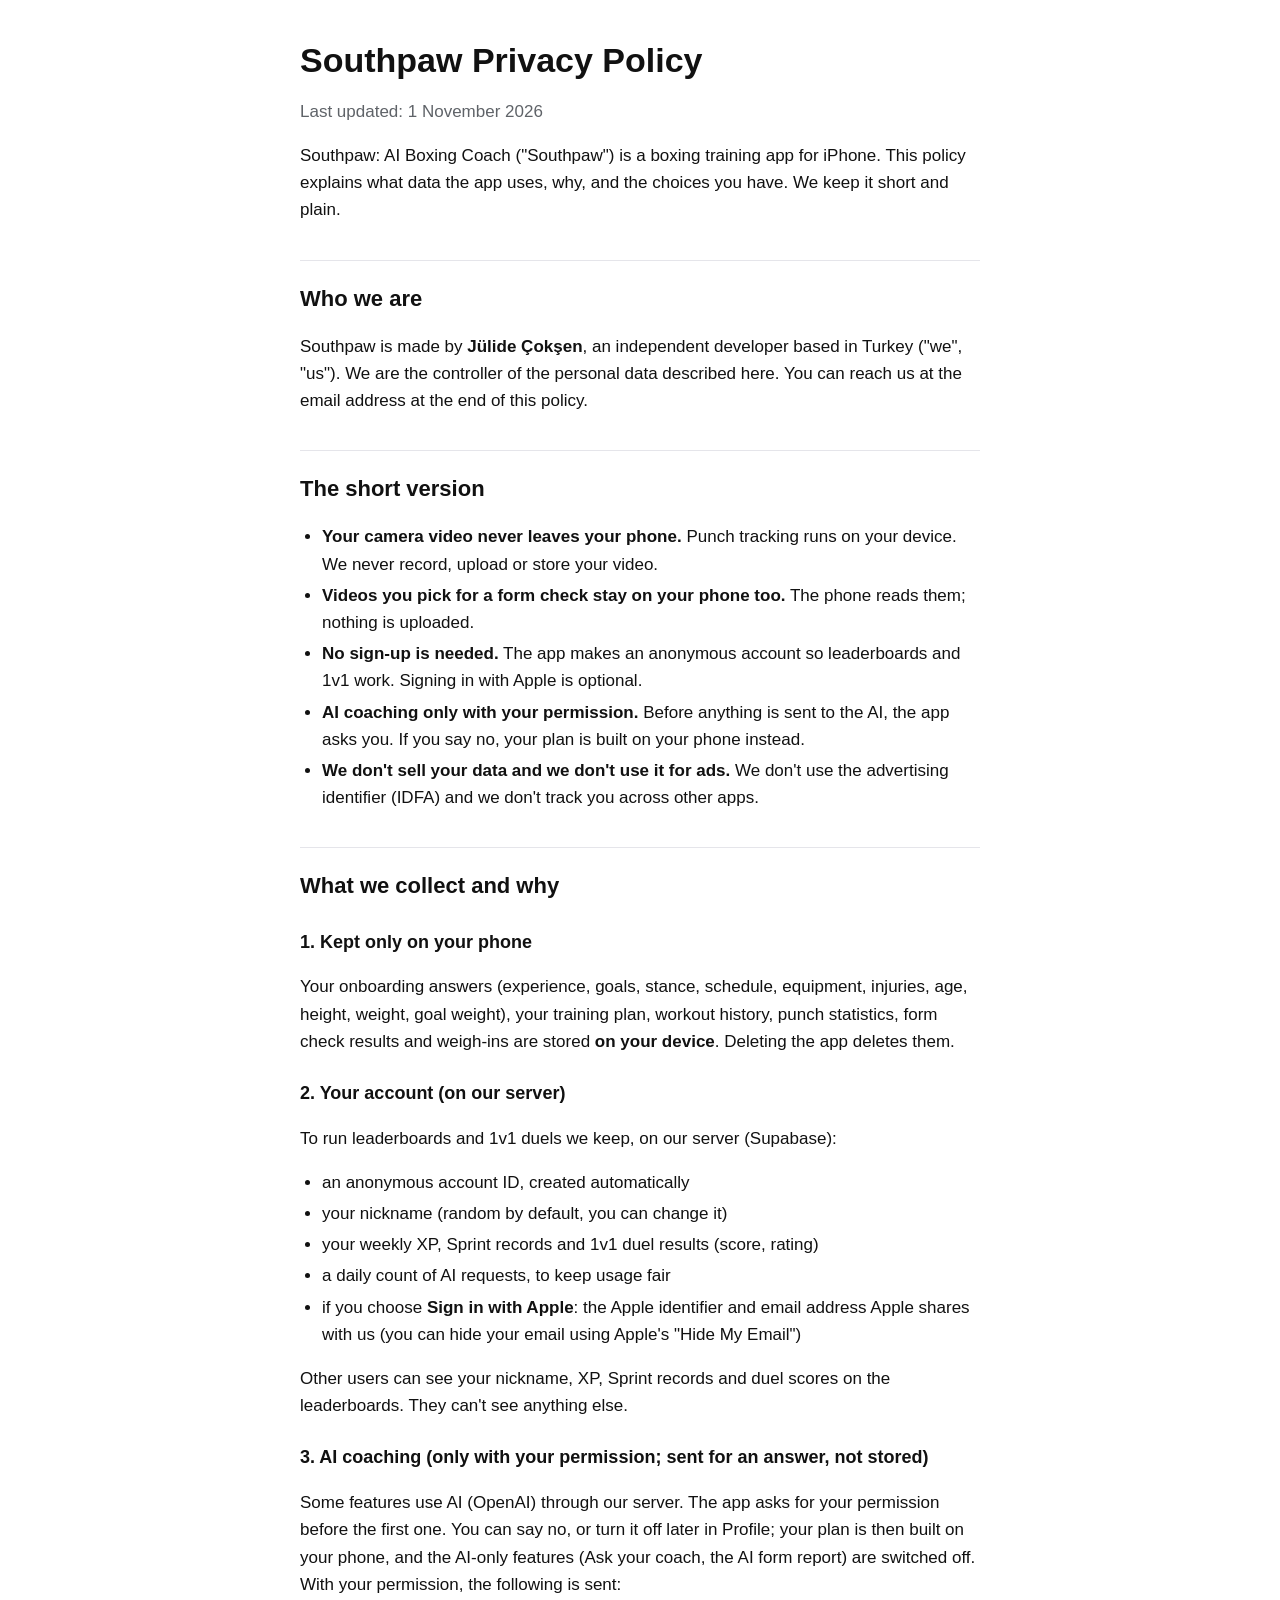
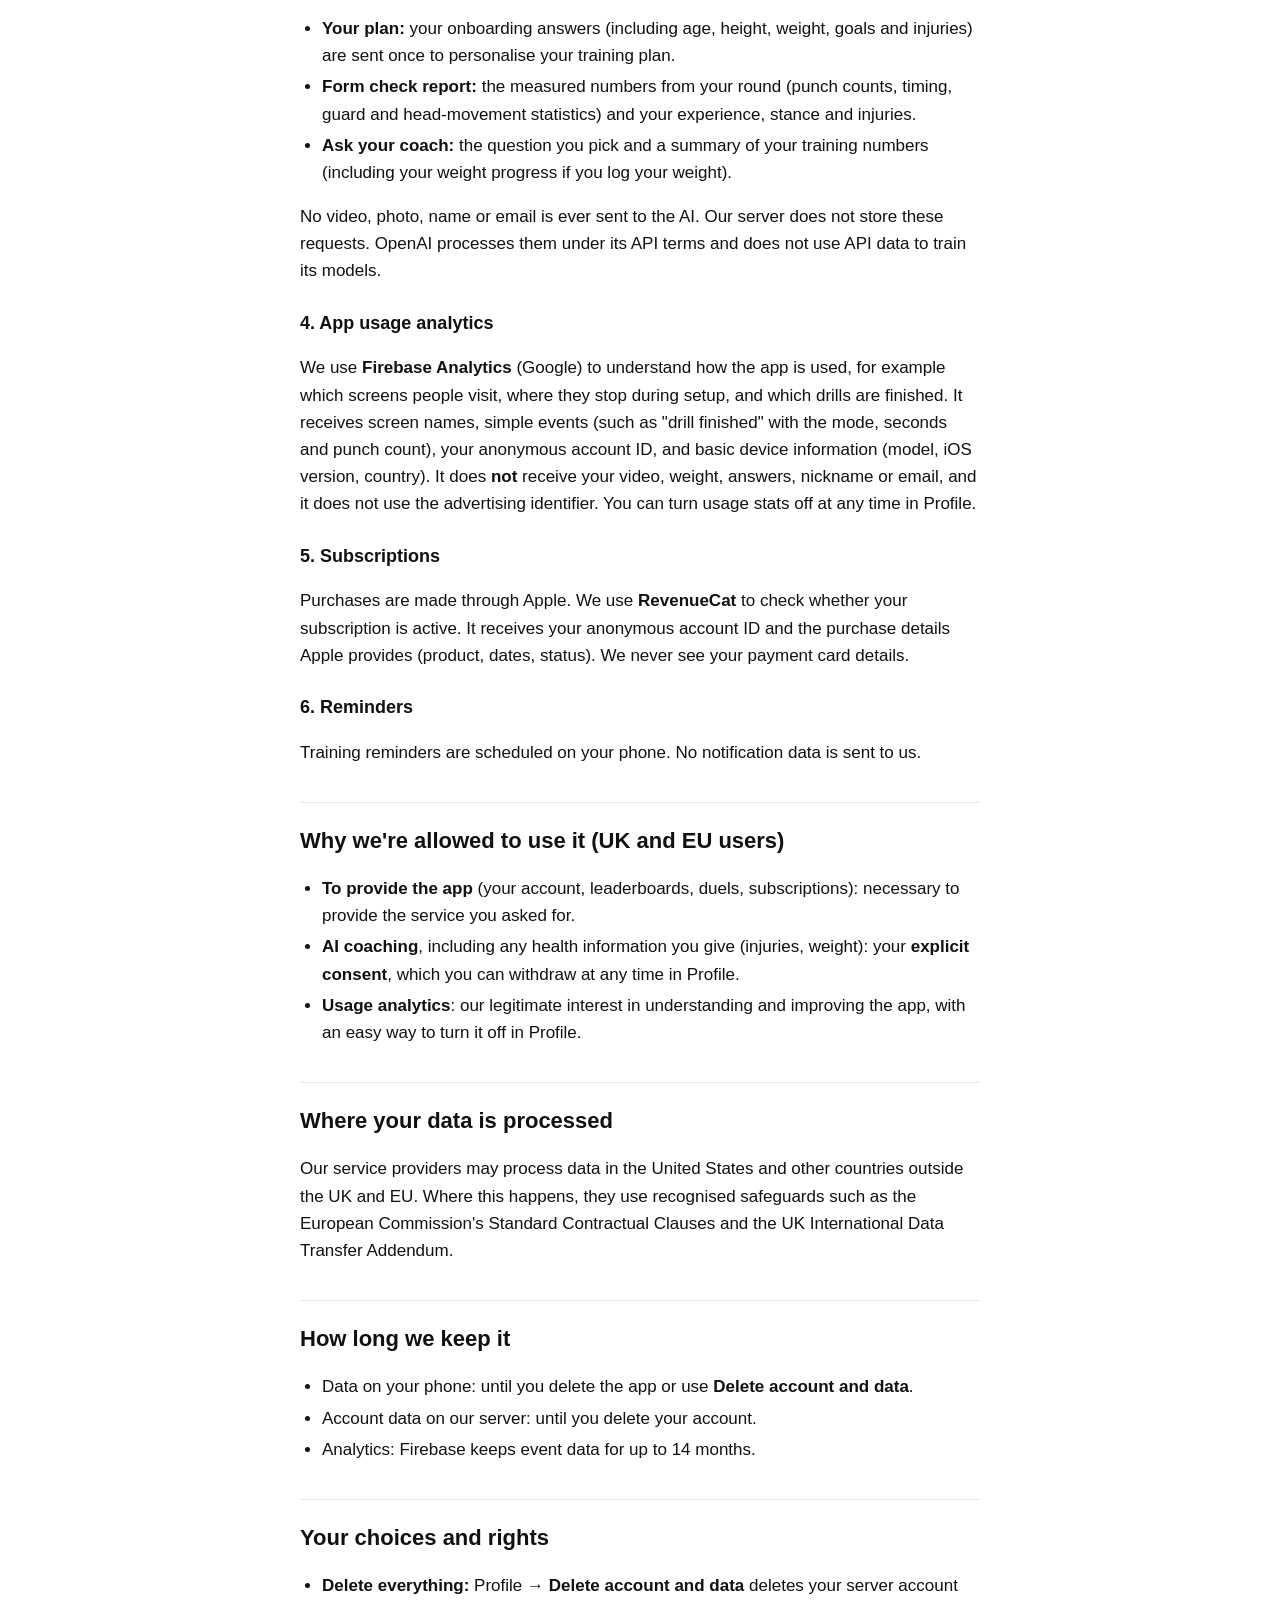
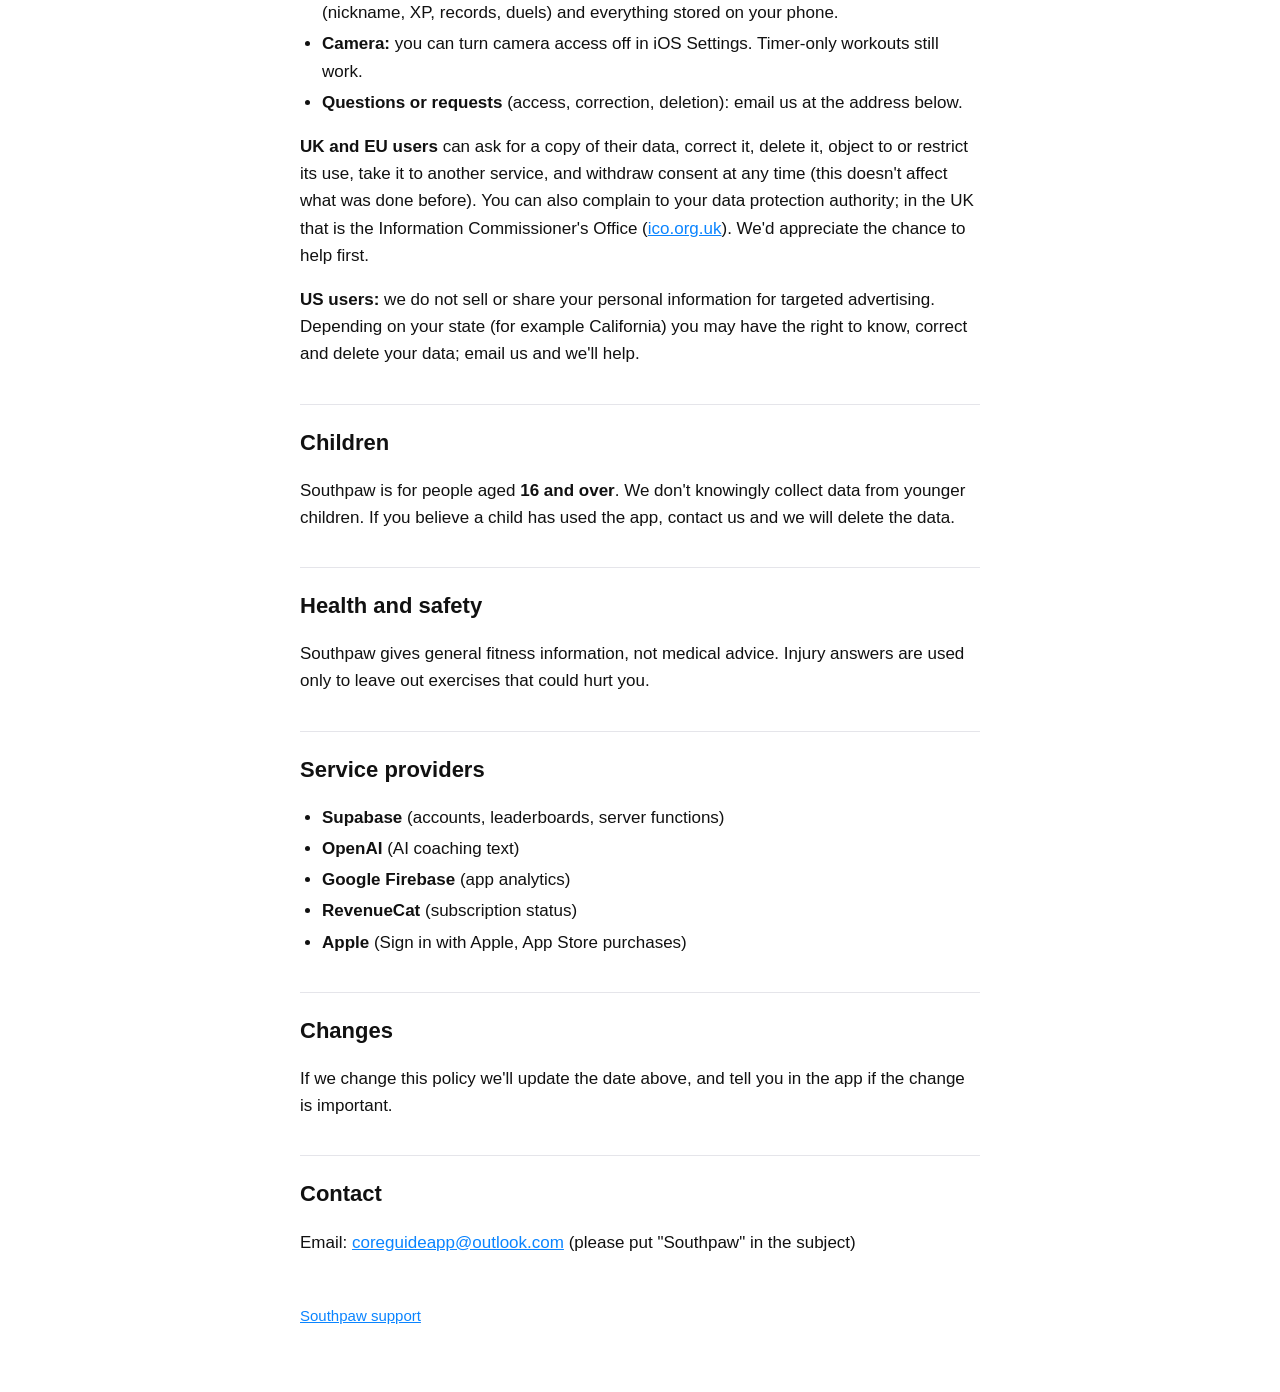
==== privacy.html @ 88109336 "Southpaw privacy policy and support page" ====
<!doctype html>
<html lang="en">
<head>
<meta charset="utf-8">
<meta name="viewport" content="width=device-width, initial-scale=1">
<title>Southpaw Privacy Policy</title>
<link rel="stylesheet" href="style.css">
</head>
<body>
<main>
<h1>Southpaw Privacy Policy</h1>
<p class="muted">Last updated: 1 November 2026</p>

<p>Southpaw: AI Boxing Coach ("Southpaw") is a boxing training app for iPhone. This policy explains what data the app uses, why, and the choices you have. We keep it short and plain.</p>

<h2>Who we are</h2>
<p>Southpaw is made by <strong>Jülide Çokşen</strong>, an independent developer based in Turkey ("we", "us"). We are the controller of the personal data described here. You can reach us at the email address at the end of this policy.</p>

<h2>The short version</h2>
<ul>
  <li><strong>Your camera video never leaves your phone.</strong> Punch tracking runs on your device. We never record, upload or store your video.</li>
  <li><strong>Videos you pick for a form check stay on your phone too.</strong> The phone reads them; nothing is uploaded.</li>
  <li><strong>No sign-up is needed.</strong> The app makes an anonymous account so leaderboards and 1v1 work. Signing in with Apple is optional.</li>
  <li><strong>AI coaching only with your permission.</strong> Before anything is sent to the AI, the app asks you. If you say no, your plan is built on your phone instead.</li>
  <li><strong>We don't sell your data and we don't use it for ads.</strong> We don't use the advertising identifier (IDFA) and we don't track you across other apps.</li>
</ul>

<h2>What we collect and why</h2>

<h3>1. Kept only on your phone</h3>
<p>Your onboarding answers (experience, goals, stance, schedule, equipment, injuries, age, height, weight, goal weight), your training plan, workout history, punch statistics, form check results and weigh-ins are stored <strong>on your device</strong>. Deleting the app deletes them.</p>

<h3>2. Your account (on our server)</h3>
<p>To run leaderboards and 1v1 duels we keep, on our server (Supabase):</p>
<ul>
  <li>an anonymous account ID, created automatically</li>
  <li>your nickname (random by default, you can change it)</li>
  <li>your weekly XP, Sprint records and 1v1 duel results (score, rating)</li>
  <li>a daily count of AI requests, to keep usage fair</li>
  <li>if you choose <strong>Sign in with Apple</strong>: the Apple identifier and email address Apple shares with us (you can hide your email using Apple's "Hide My Email")</li>
</ul>
<p>Other users can see your nickname, XP, Sprint records and duel scores on the leaderboards. They can't see anything else.</p>

<h3>3. AI coaching (only with your permission; sent for an answer, not stored)</h3>
<p>Some features use AI (OpenAI) through our server. The app asks for your permission before the first one. You can say no, or turn it off later in Profile; your plan is then built on your phone, and the AI-only features (Ask your coach, the AI form report) are switched off. With your permission, the following is sent:</p>
<ul>
  <li><strong>Your plan:</strong> your onboarding answers (including age, height, weight, goals and injuries) are sent once to personalise your training plan.</li>
  <li><strong>Form check report:</strong> the measured numbers from your round (punch counts, timing, guard and head-movement statistics) and your experience, stance and injuries.</li>
  <li><strong>Ask your coach:</strong> the question you pick and a summary of your training numbers (including your weight progress if you log your weight).</li>
</ul>
<p>No video, photo, name or email is ever sent to the AI. Our server does not store these requests. OpenAI processes them under its API terms and does not use API data to train its models.</p>

<h3>4. App usage analytics</h3>
<p>We use <strong>Firebase Analytics</strong> (Google) to understand how the app is used, for example which screens people visit, where they stop during setup, and which drills are finished. It receives screen names, simple events (such as "drill finished" with the mode, seconds and punch count), your anonymous account ID, and basic device information (model, iOS version, country). It does <strong>not</strong> receive your video, weight, answers, nickname or email, and it does not use the advertising identifier. You can turn usage stats off at any time in Profile.</p>

<h3>5. Subscriptions</h3>
<p>Purchases are made through Apple. We use <strong>RevenueCat</strong> to check whether your subscription is active. It receives your anonymous account ID and the purchase details Apple provides (product, dates, status). We never see your payment card details.</p>

<h3>6. Reminders</h3>
<p>Training reminders are scheduled on your phone. No notification data is sent to us.</p>

<h2>Why we're allowed to use it (UK and EU users)</h2>
<ul>
  <li><strong>To provide the app</strong> (your account, leaderboards, duels, subscriptions): necessary to provide the service you asked for.</li>
  <li><strong>AI coaching</strong>, including any health information you give (injuries, weight): your <strong>explicit consent</strong>, which you can withdraw at any time in Profile.</li>
  <li><strong>Usage analytics</strong>: our legitimate interest in understanding and improving the app, with an easy way to turn it off in Profile.</li>
</ul>

<h2>Where your data is processed</h2>
<p>Our service providers may process data in the United States and other countries outside the UK and EU. Where this happens, they use recognised safeguards such as the European Commission's Standard Contractual Clauses and the UK International Data Transfer Addendum.</p>

<h2>How long we keep it</h2>
<ul>
  <li>Data on your phone: until you delete the app or use <strong>Delete account and data</strong>.</li>
  <li>Account data on our server: until you delete your account.</li>
  <li>Analytics: Firebase keeps event data for up to 14 months.</li>
</ul>

<h2>Your choices and rights</h2>
<ul>
  <li><strong>Delete everything:</strong> Profile → <strong>Delete account and data</strong> deletes your server account (nickname, XP, records, duels) and everything stored on your phone.</li>
  <li><strong>Camera:</strong> you can turn camera access off in iOS Settings. Timer-only workouts still work.</li>
  <li><strong>Questions or requests</strong> (access, correction, deletion): email us at the address below.</li>
</ul>
<p><strong>UK and EU users</strong> can ask for a copy of their data, correct it, delete it, object to or restrict its use, take it to another service, and withdraw consent at any time (this doesn't affect what was done before). You can also complain to your data protection authority; in the UK that is the Information Commissioner's Office (<a href="https://ico.org.uk">ico.org.uk</a>). We'd appreciate the chance to help first.</p>
<p><strong>US users:</strong> we do not sell or share your personal information for targeted advertising. Depending on your state (for example California) you may have the right to know, correct and delete your data; email us and we'll help.</p>

<h2>Children</h2>
<p>Southpaw is for people aged <strong>16 and over</strong>. We don't knowingly collect data from younger children. If you believe a child has used the app, contact us and we will delete the data.</p>

<h2>Health and safety</h2>
<p>Southpaw gives general fitness information, not medical advice. Injury answers are used only to leave out exercises that could hurt you.</p>

<h2>Service providers</h2>
<ul>
  <li><strong>Supabase</strong> (accounts, leaderboards, server functions)</li>
  <li><strong>OpenAI</strong> (AI coaching text)</li>
  <li><strong>Google Firebase</strong> (app analytics)</li>
  <li><strong>RevenueCat</strong> (subscription status)</li>
  <li><strong>Apple</strong> (Sign in with Apple, App Store purchases)</li>
</ul>

<h2>Changes</h2>
<p>If we change this policy we'll update the date above, and tell you in the app if the change is important.</p>

<h2>Contact</h2>
<p>Email: <a href="mailto:coreguideapp@outlook.com?subject=Southpaw">coreguideapp@outlook.com</a> (please put "Southpaw" in the subject)</p>

<footer><a href="./">Southpaw support</a></footer>
</main>
</body>
</html>
---- style.css ----
:root {
  --bg: #ffffff;
  --text: #111111;
  --muted: #5f6368;
  --line: #e5e5ea;
  --accent: #0a84ff;
}
@media (prefers-color-scheme: dark) {
  :root {
    --bg: #000000;
    --text: #ffffff;
    --muted: #8e8e93;
    --line: #2c2c2e;
  }
}
* { box-sizing: border-box; }
body {
  margin: 0;
  background: var(--bg);
  color: var(--text);
  font: 17px/1.6 -apple-system, BlinkMacSystemFont, "Segoe UI", Roboto, Helvetica, Arial, sans-serif;
}
main { max-width: 720px; margin: 0 auto; padding: 40px 20px 64px; }
h1 { font-size: 34px; line-height: 1.2; margin: 0 0 6px; }
h2 { font-size: 22px; margin: 36px 0 8px; padding-top: 20px; border-top: 1px solid var(--line); }
h3 { font-size: 18px; margin: 24px 0 6px; }
p, li { color: var(--text); }
ul { padding-left: 22px; }
li { margin: 4px 0; }
.muted { color: var(--muted); }
a { color: var(--accent); }
footer { margin-top: 48px; color: var(--muted); font-size: 15px; }
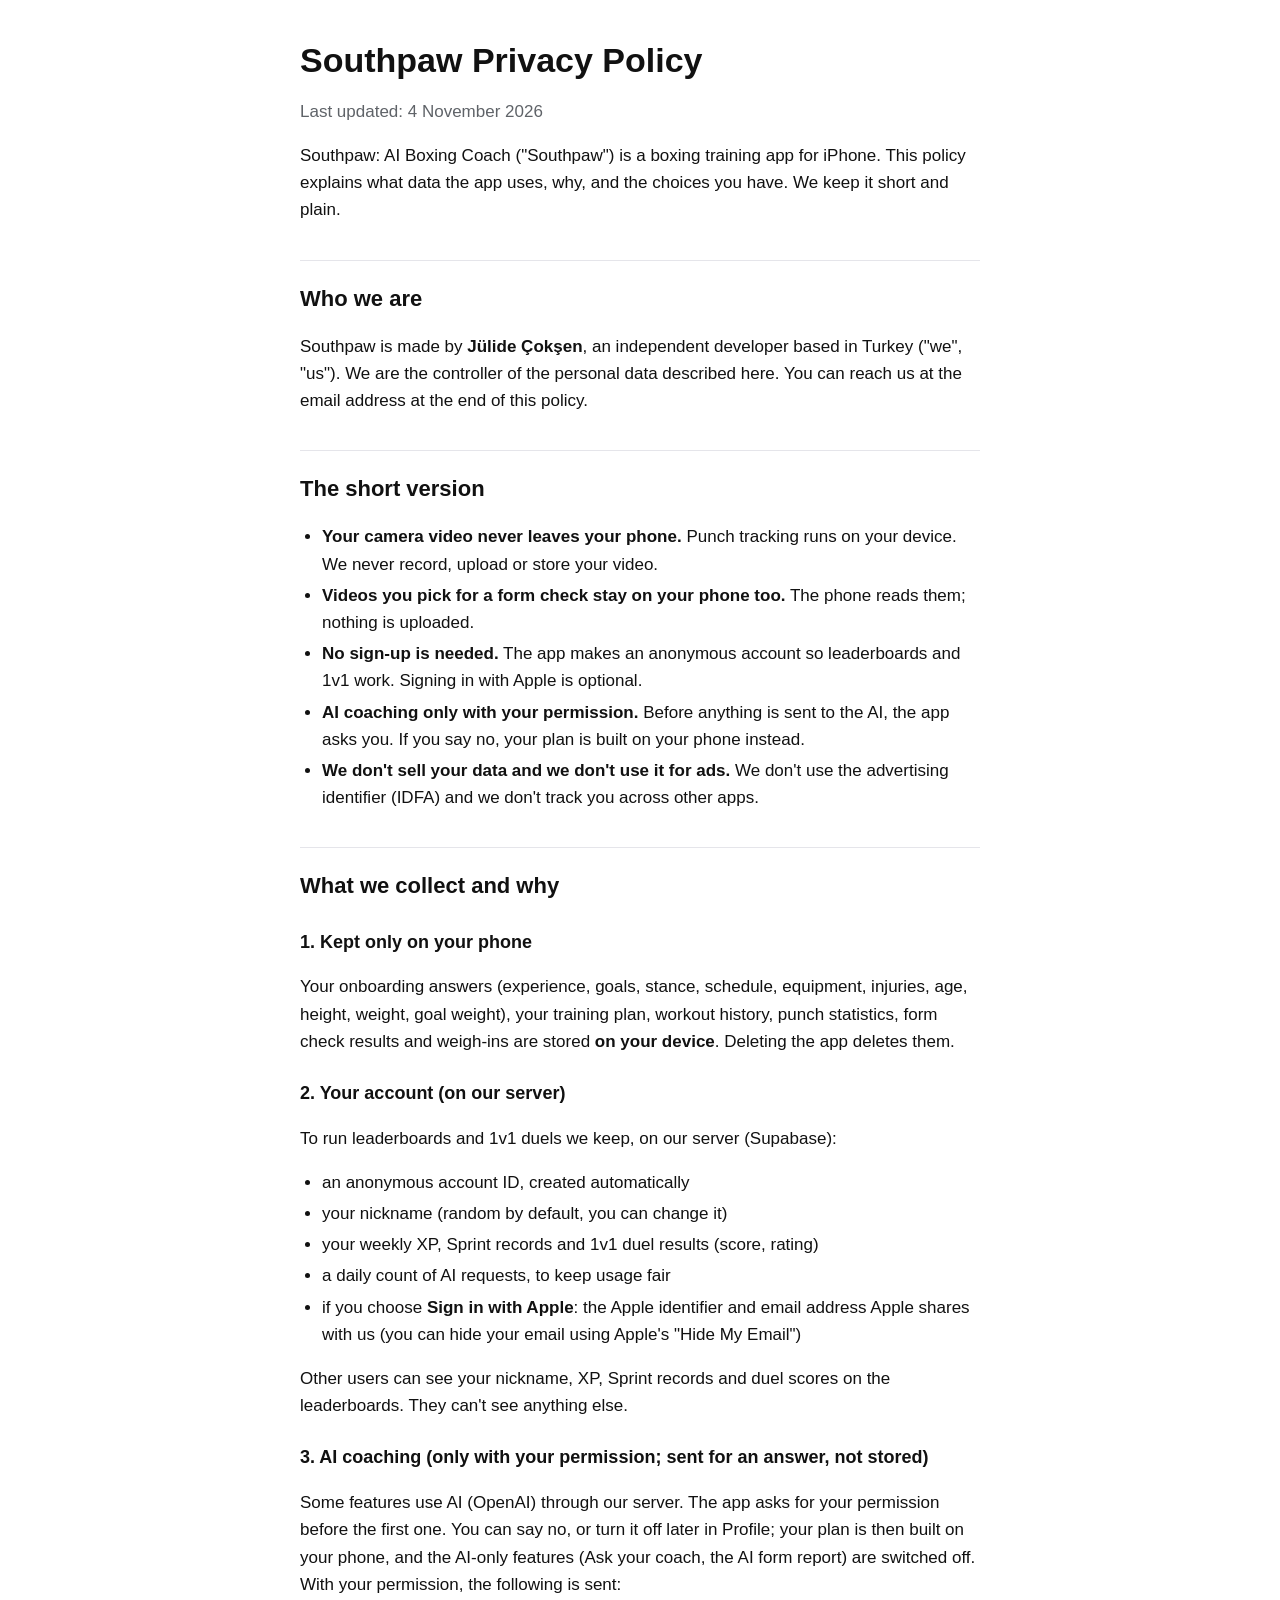
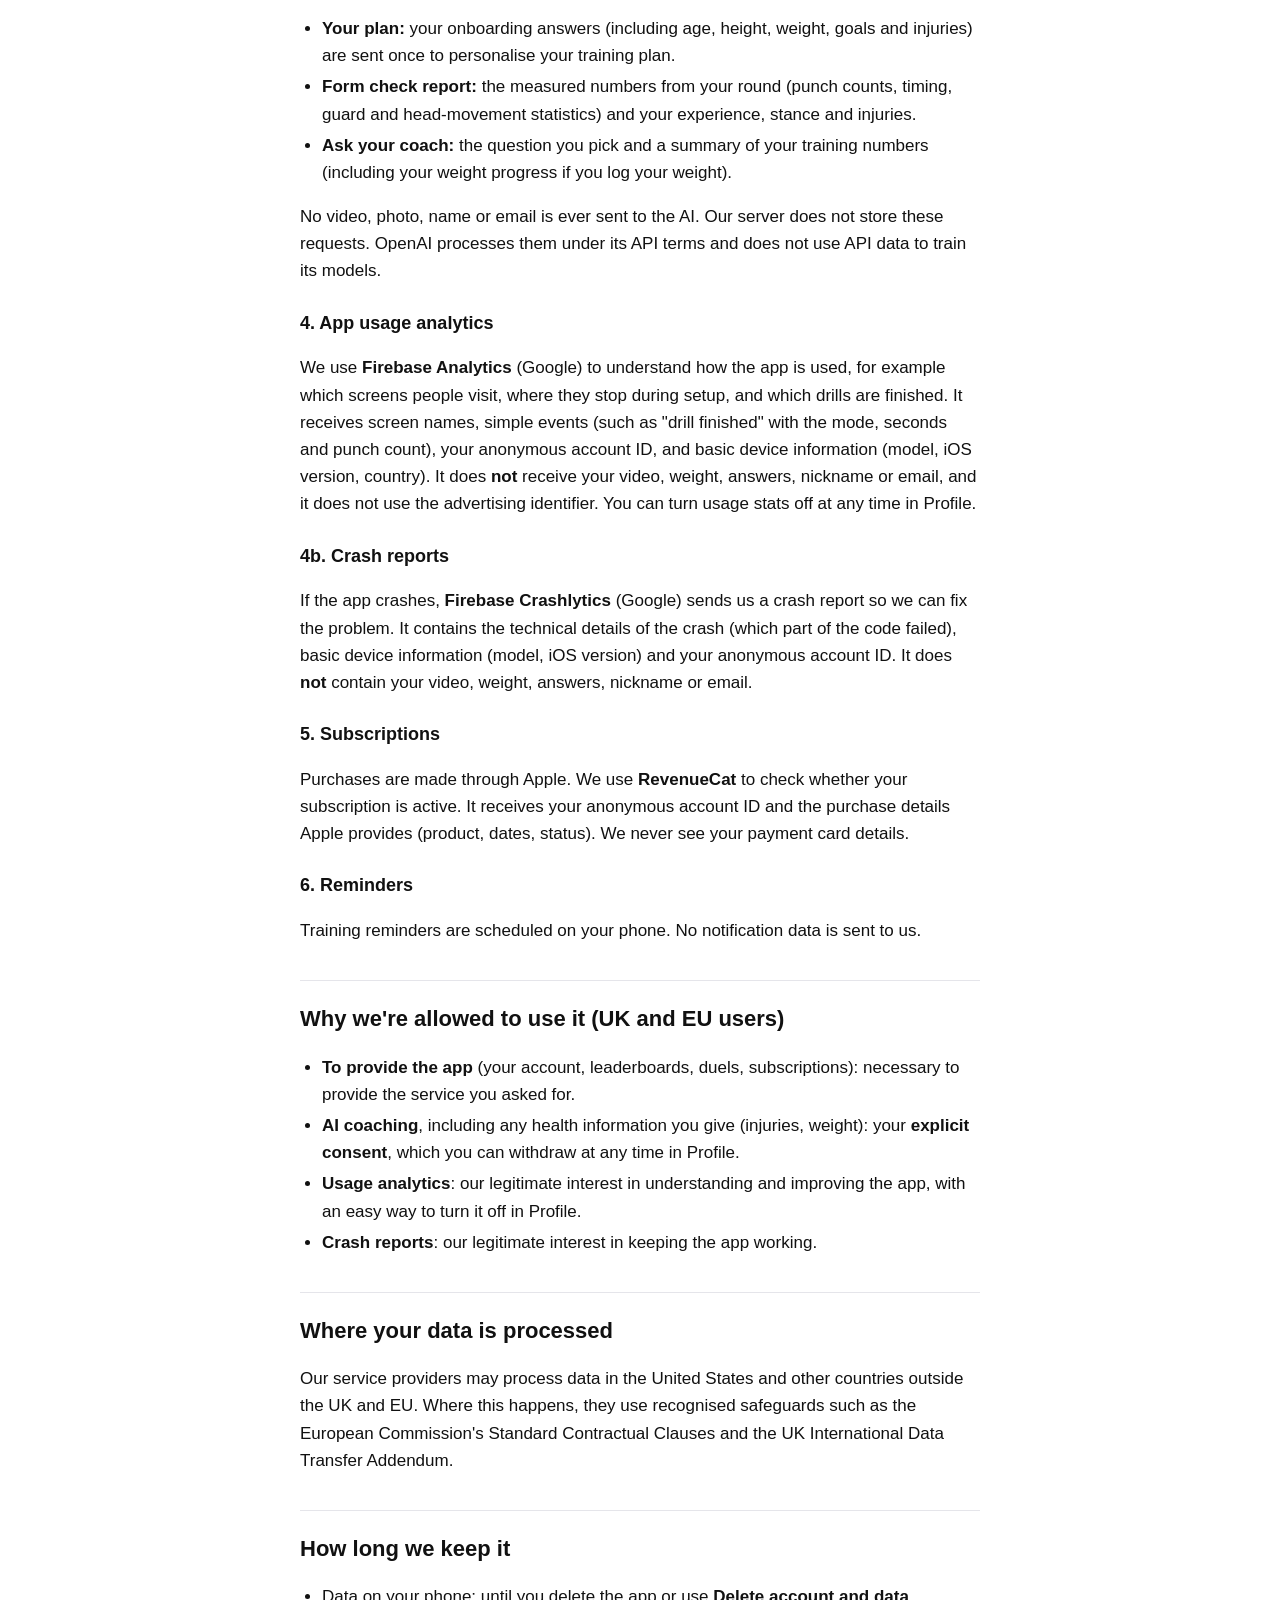
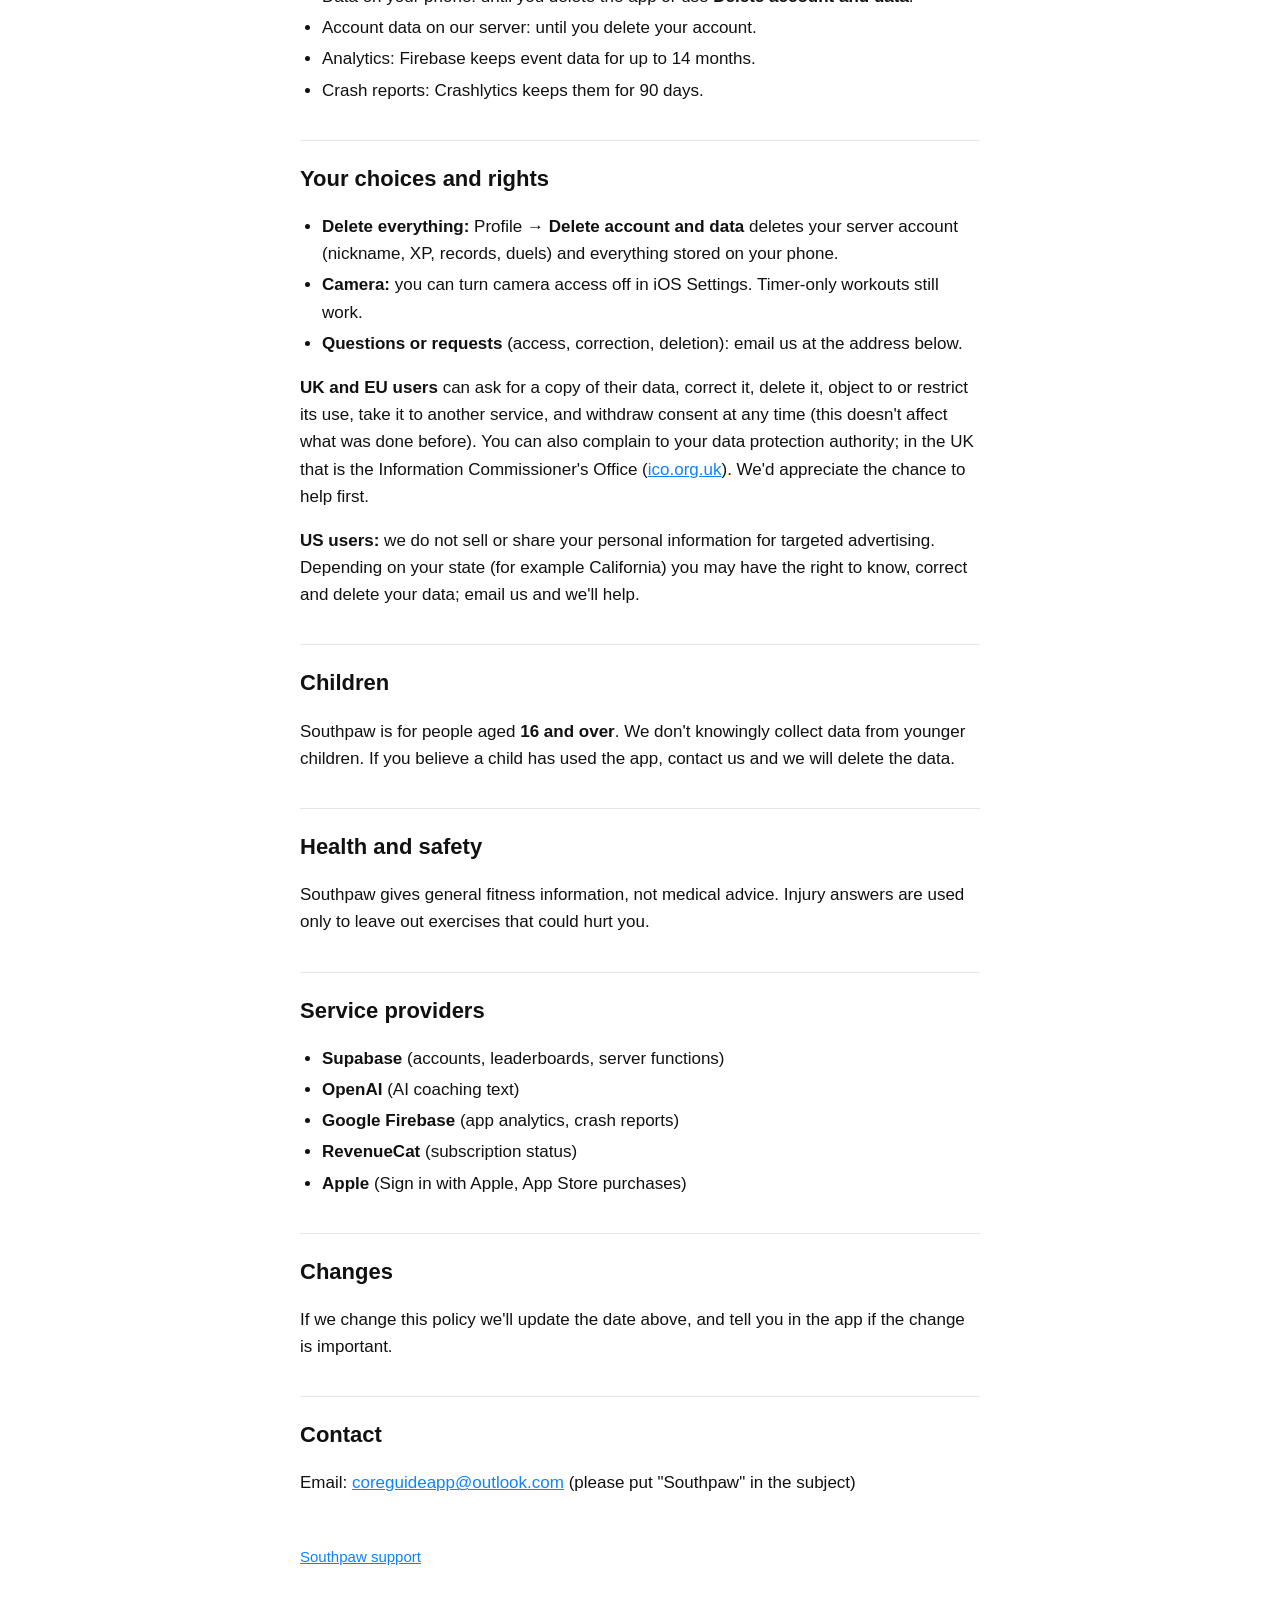
==== commit c12a1d9e: "Privacy policy: crash reports (Firebase Crashlytics). Co-Authored-By: Claude Opus 5.5 <noreply@anthr" ====
--- a/privacy.html
+++ b/privacy.html
@@ -9,7 +9,7 @@
 <body>
 <main>
 <h1>Southpaw Privacy Policy</h1>
-<p class="muted">Last updated: 1 November 2026</p>
+<p class="muted">Last updated: 4 November 2026</p>
 
 <p>Southpaw: AI Boxing Coach ("Southpaw") is a boxing training app for iPhone. This policy explains what data the app uses, why, and the choices you have. We keep it short and plain.</p>
 
@@ -53,6 +53,9 @@
 <h3>4. App usage analytics</h3>
 <p>We use <strong>Firebase Analytics</strong> (Google) to understand how the app is used, for example which screens people visit, where they stop during setup, and which drills are finished. It receives screen names, simple events (such as "drill finished" with the mode, seconds and punch count), your anonymous account ID, and basic device information (model, iOS version, country). It does <strong>not</strong> receive your video, weight, answers, nickname or email, and it does not use the advertising identifier. You can turn usage stats off at any time in Profile.</p>
 
+<h3>4b. Crash reports</h3>
+<p>If the app crashes, <strong>Firebase Crashlytics</strong> (Google) sends us a crash report so we can fix the problem. It contains the technical details of the crash (which part of the code failed), basic device information (model, iOS version) and your anonymous account ID. It does <strong>not</strong> contain your video, weight, answers, nickname or email.</p>
+
 <h3>5. Subscriptions</h3>
 <p>Purchases are made through Apple. We use <strong>RevenueCat</strong> to check whether your subscription is active. It receives your anonymous account ID and the purchase details Apple provides (product, dates, status). We never see your payment card details.</p>
 
@@ -64,6 +67,7 @@
   <li><strong>To provide the app</strong> (your account, leaderboards, duels, subscriptions): necessary to provide the service you asked for.</li>
   <li><strong>AI coaching</strong>, including any health information you give (injuries, weight): your <strong>explicit consent</strong>, which you can withdraw at any time in Profile.</li>
   <li><strong>Usage analytics</strong>: our legitimate interest in understanding and improving the app, with an easy way to turn it off in Profile.</li>
+  <li><strong>Crash reports</strong>: our legitimate interest in keeping the app working.</li>
 </ul>
 
 <h2>Where your data is processed</h2>
@@ -74,6 +78,7 @@
   <li>Data on your phone: until you delete the app or use <strong>Delete account and data</strong>.</li>
   <li>Account data on our server: until you delete your account.</li>
   <li>Analytics: Firebase keeps event data for up to 14 months.</li>
+  <li>Crash reports: Crashlytics keeps them for 90 days.</li>
 </ul>
 
 <h2>Your choices and rights</h2>
@@ -95,7 +100,7 @@
 <ul>
   <li><strong>Supabase</strong> (accounts, leaderboards, server functions)</li>
   <li><strong>OpenAI</strong> (AI coaching text)</li>
-  <li><strong>Google Firebase</strong> (app analytics)</li>
+  <li><strong>Google Firebase</strong> (app analytics, crash reports)</li>
   <li><strong>RevenueCat</strong> (subscription status)</li>
   <li><strong>Apple</strong> (Sign in with Apple, App Store purchases)</li>
 </ul>
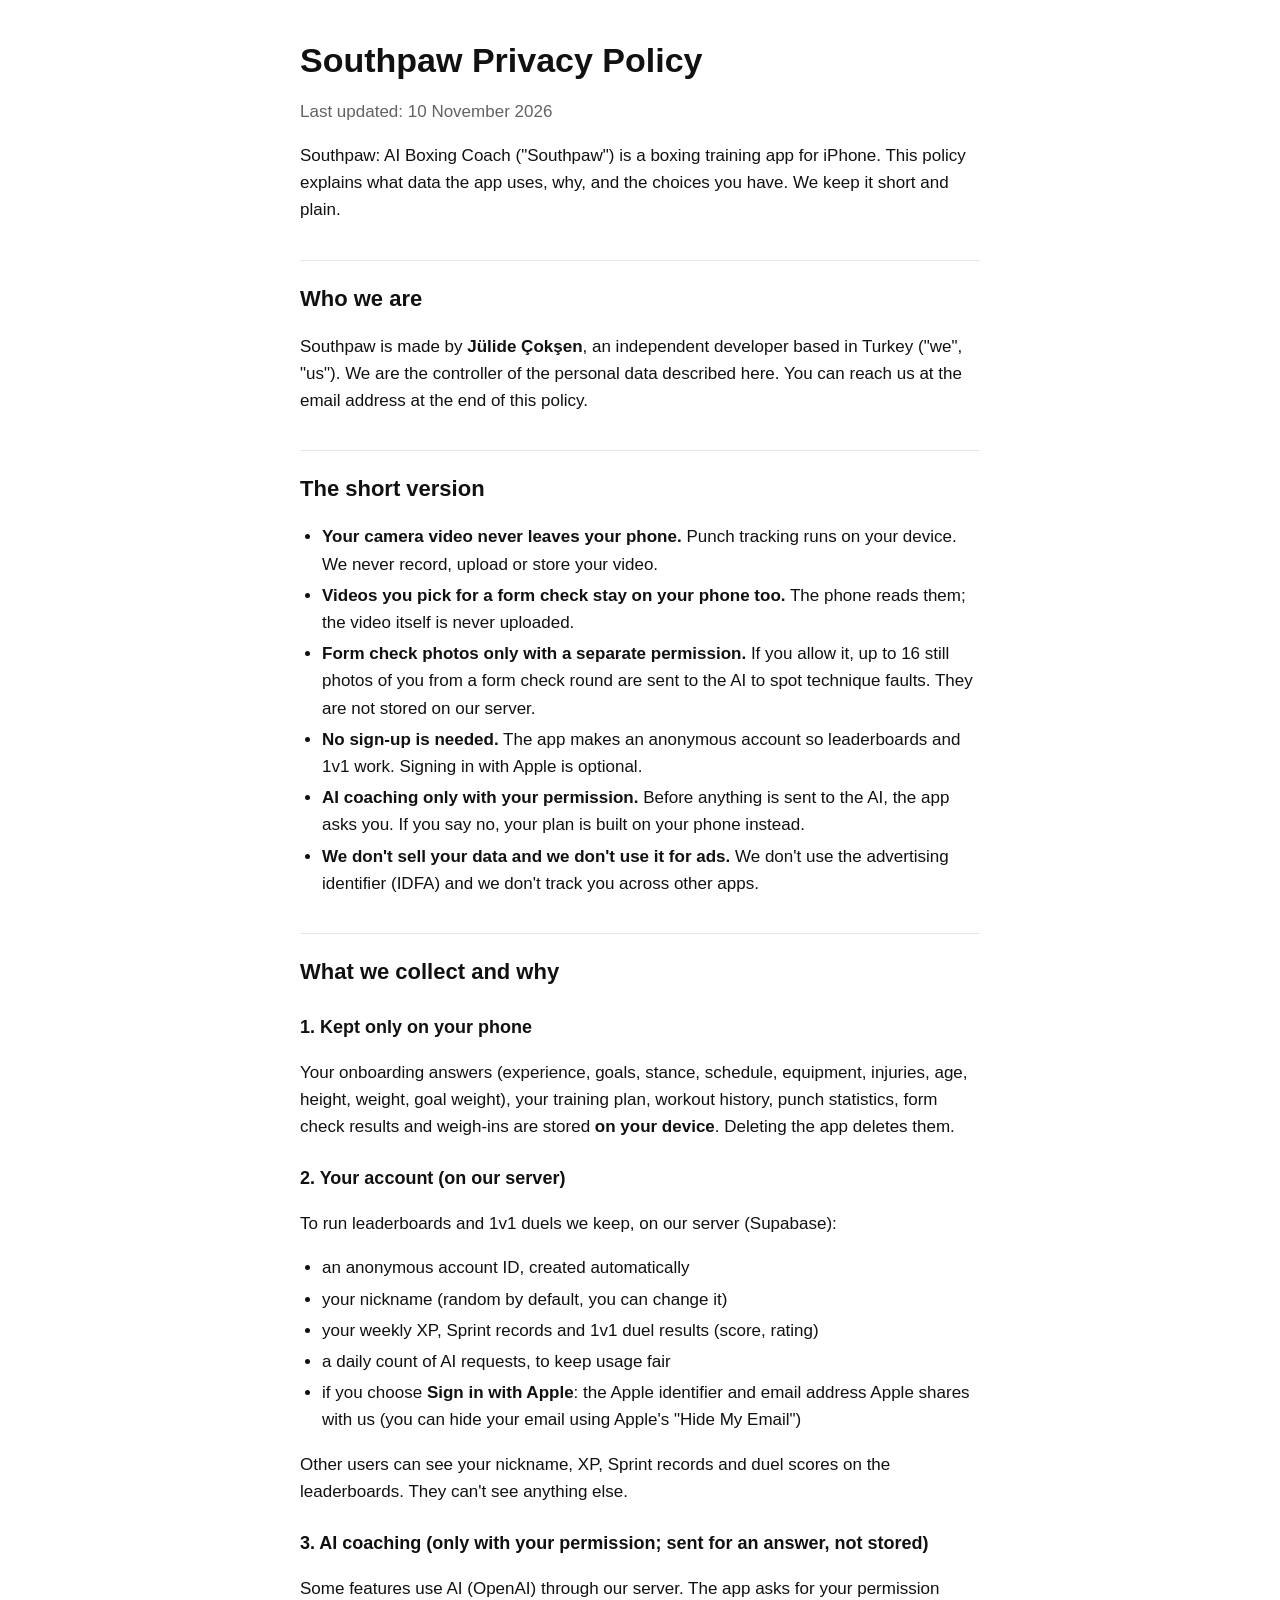
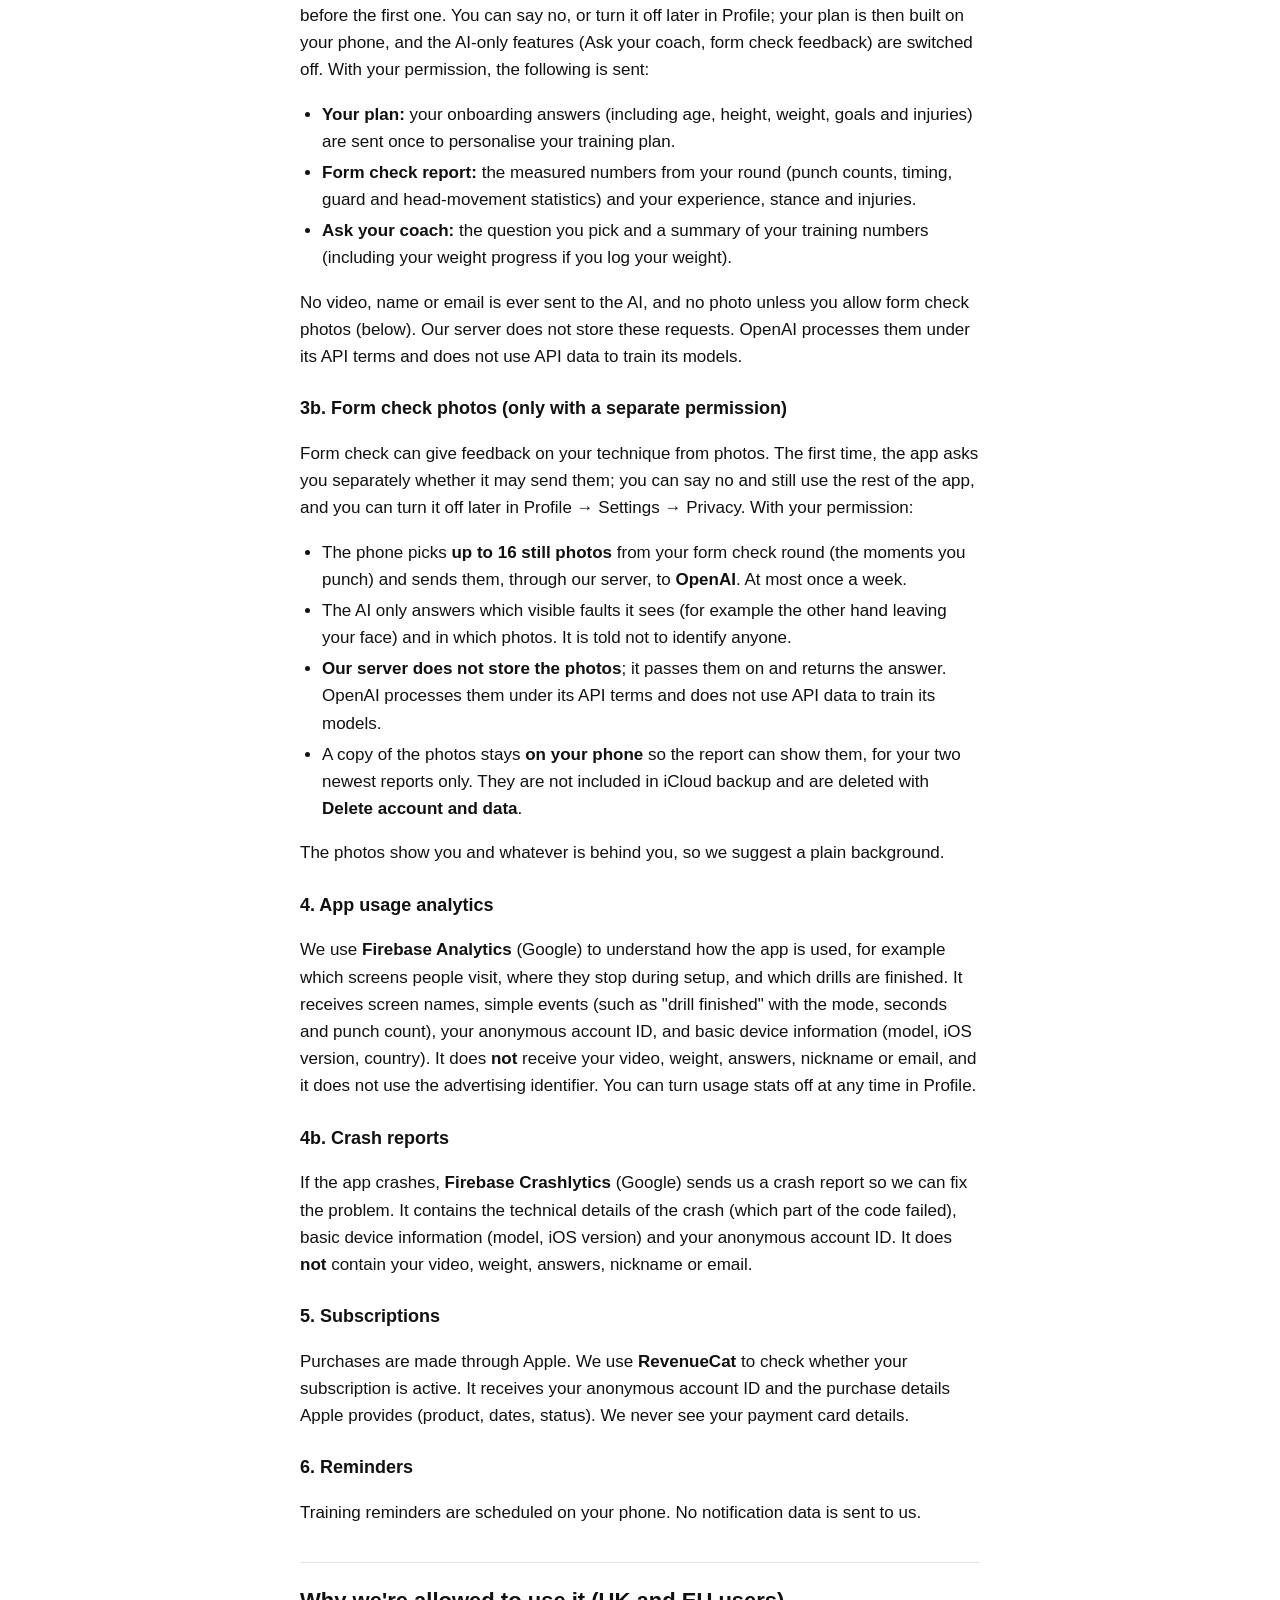
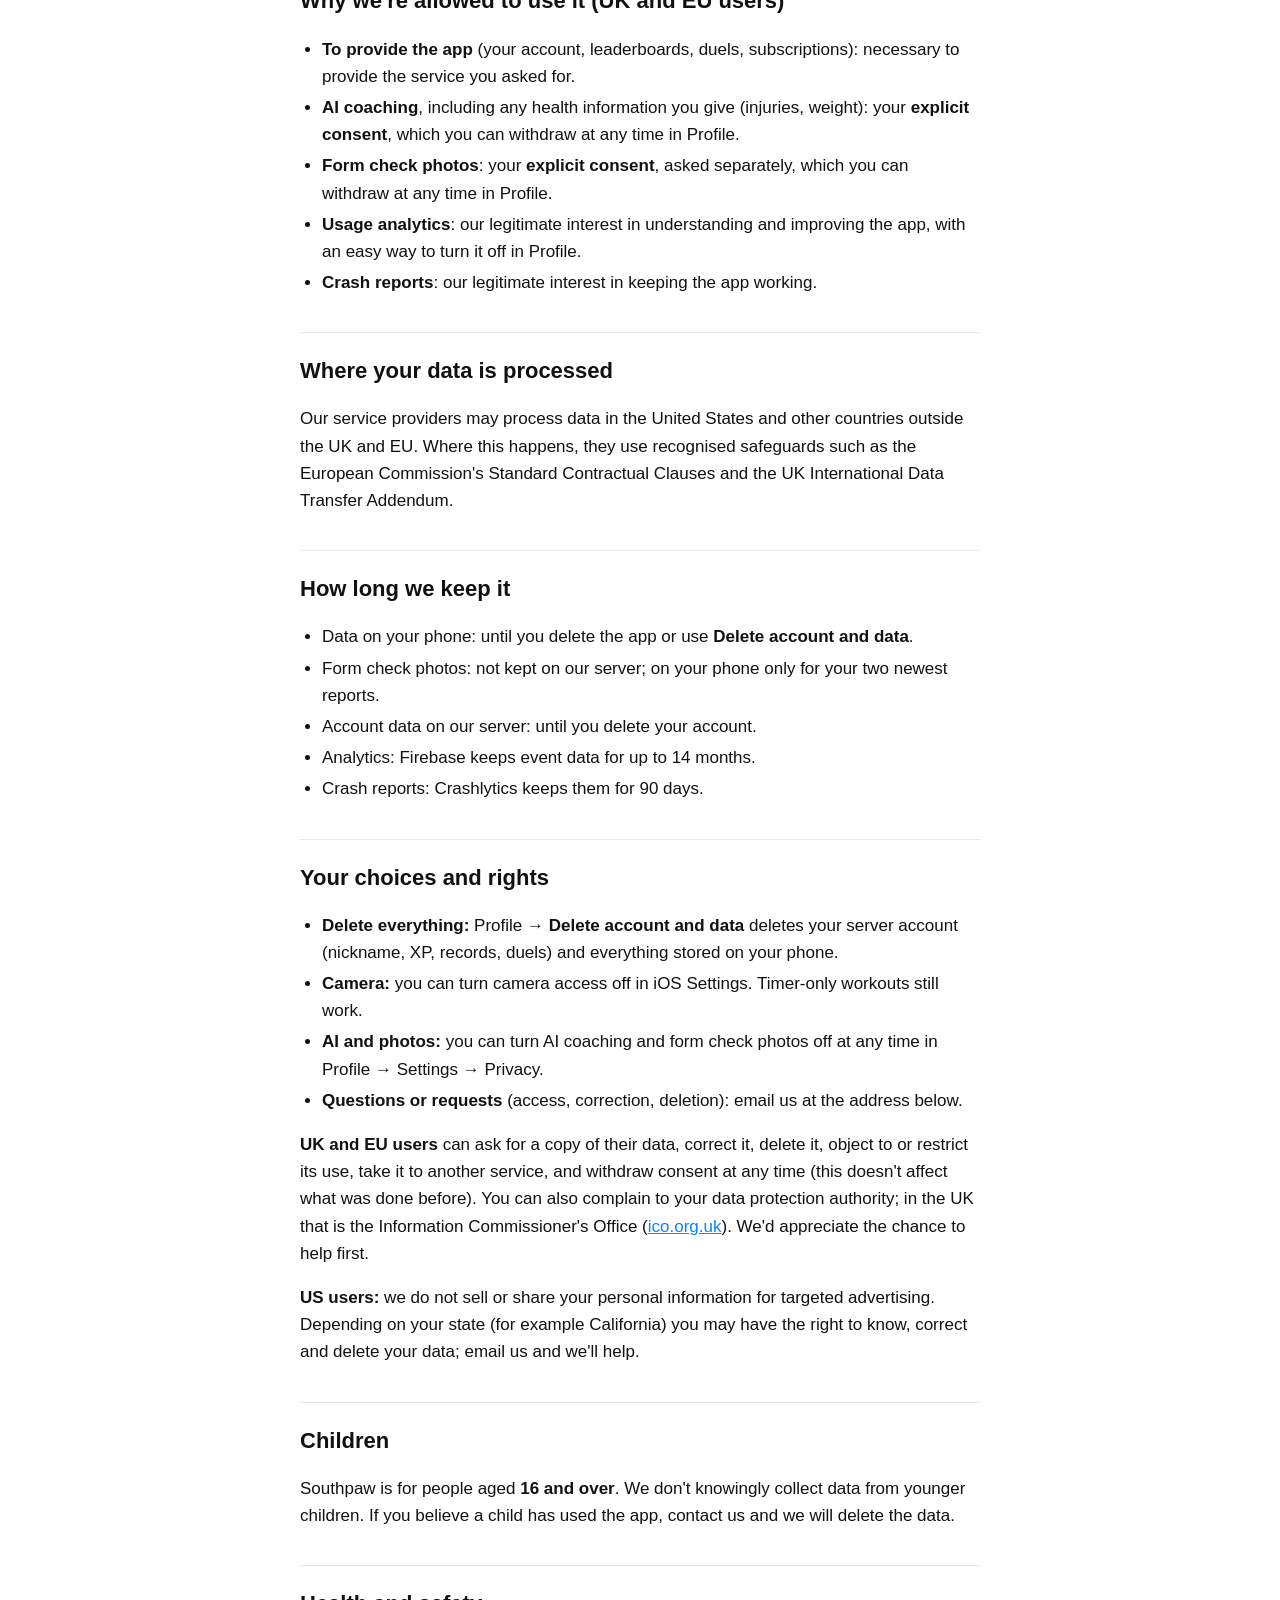
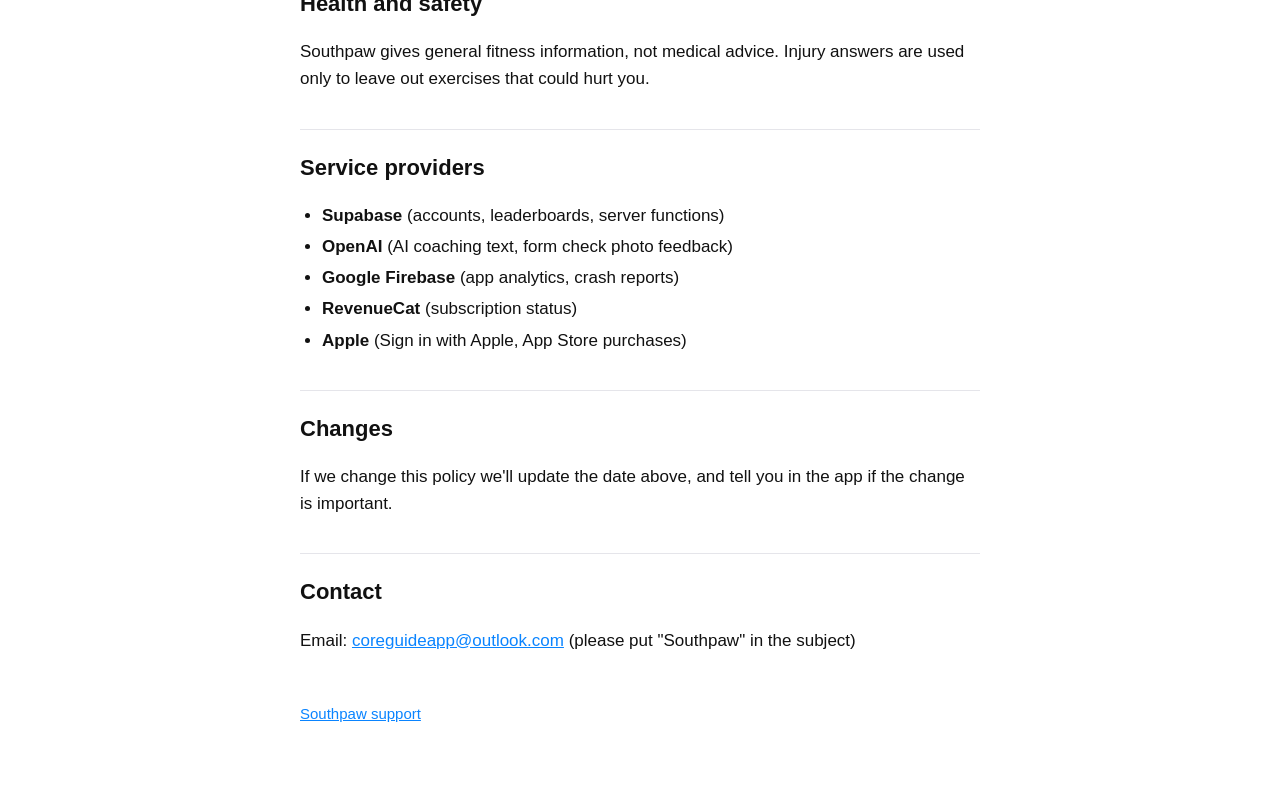
==== commit 190c743f: "Privacy policy: Form check photos (OpenAI, separate permission, not stored on the server). Co-Author" ====
--- a/privacy.html
+++ b/privacy.html
@@ -9,7 +9,7 @@
 <body>
 <main>
 <h1>Southpaw Privacy Policy</h1>
-<p class="muted">Last updated: 4 November 2026</p>
+<p class="muted">Last updated: 10 November 2026</p>
 
 <p>Southpaw: AI Boxing Coach ("Southpaw") is a boxing training app for iPhone. This policy explains what data the app uses, why, and the choices you have. We keep it short and plain.</p>
 
@@ -19,7 +19,8 @@
 <h2>The short version</h2>
 <ul>
   <li><strong>Your camera video never leaves your phone.</strong> Punch tracking runs on your device. We never record, upload or store your video.</li>
-  <li><strong>Videos you pick for a form check stay on your phone too.</strong> The phone reads them; nothing is uploaded.</li>
+  <li><strong>Videos you pick for a form check stay on your phone too.</strong> The phone reads them; the video itself is never uploaded.</li>
+  <li><strong>Form check photos only with a separate permission.</strong> If you allow it, up to 16 still photos of you from a form check round are sent to the AI to spot technique faults. They are not stored on our server.</li>
   <li><strong>No sign-up is needed.</strong> The app makes an anonymous account so leaderboards and 1v1 work. Signing in with Apple is optional.</li>
   <li><strong>AI coaching only with your permission.</strong> Before anything is sent to the AI, the app asks you. If you say no, your plan is built on your phone instead.</li>
   <li><strong>We don't sell your data and we don't use it for ads.</strong> We don't use the advertising identifier (IDFA) and we don't track you across other apps.</li>
@@ -42,13 +43,23 @@
 <p>Other users can see your nickname, XP, Sprint records and duel scores on the leaderboards. They can't see anything else.</p>
 
 <h3>3. AI coaching (only with your permission; sent for an answer, not stored)</h3>
-<p>Some features use AI (OpenAI) through our server. The app asks for your permission before the first one. You can say no, or turn it off later in Profile; your plan is then built on your phone, and the AI-only features (Ask your coach, the AI form report) are switched off. With your permission, the following is sent:</p>
+<p>Some features use AI (OpenAI) through our server. The app asks for your permission before the first one. You can say no, or turn it off later in Profile; your plan is then built on your phone, and the AI-only features (Ask your coach, form check feedback) are switched off. With your permission, the following is sent:</p>
 <ul>
   <li><strong>Your plan:</strong> your onboarding answers (including age, height, weight, goals and injuries) are sent once to personalise your training plan.</li>
   <li><strong>Form check report:</strong> the measured numbers from your round (punch counts, timing, guard and head-movement statistics) and your experience, stance and injuries.</li>
   <li><strong>Ask your coach:</strong> the question you pick and a summary of your training numbers (including your weight progress if you log your weight).</li>
 </ul>
-<p>No video, photo, name or email is ever sent to the AI. Our server does not store these requests. OpenAI processes them under its API terms and does not use API data to train its models.</p>
+<p>No video, name or email is ever sent to the AI, and no photo unless you allow form check photos (below). Our server does not store these requests. OpenAI processes them under its API terms and does not use API data to train its models.</p>
+
+<h3>3b. Form check photos (only with a separate permission)</h3>
+<p>Form check can give feedback on your technique from photos. The first time, the app asks you separately whether it may send them; you can say no and still use the rest of the app, and you can turn it off later in Profile → Settings → Privacy. With your permission:</p>
+<ul>
+  <li>The phone picks <strong>up to 16 still photos</strong> from your form check round (the moments you punch) and sends them, through our server, to <strong>OpenAI</strong>. At most once a week.</li>
+  <li>The AI only answers which visible faults it sees (for example the other hand leaving your face) and in which photos. It is told not to identify anyone.</li>
+  <li><strong>Our server does not store the photos</strong>; it passes them on and returns the answer. OpenAI processes them under its API terms and does not use API data to train its models.</li>
+  <li>A copy of the photos stays <strong>on your phone</strong> so the report can show them, for your two newest reports only. They are not included in iCloud backup and are deleted with <strong>Delete account and data</strong>.</li>
+</ul>
+<p>The photos show you and whatever is behind you, so we suggest a plain background.</p>
 
 <h3>4. App usage analytics</h3>
 <p>We use <strong>Firebase Analytics</strong> (Google) to understand how the app is used, for example which screens people visit, where they stop during setup, and which drills are finished. It receives screen names, simple events (such as "drill finished" with the mode, seconds and punch count), your anonymous account ID, and basic device information (model, iOS version, country). It does <strong>not</strong> receive your video, weight, answers, nickname or email, and it does not use the advertising identifier. You can turn usage stats off at any time in Profile.</p>
@@ -66,6 +77,7 @@
 <ul>
   <li><strong>To provide the app</strong> (your account, leaderboards, duels, subscriptions): necessary to provide the service you asked for.</li>
   <li><strong>AI coaching</strong>, including any health information you give (injuries, weight): your <strong>explicit consent</strong>, which you can withdraw at any time in Profile.</li>
+  <li><strong>Form check photos</strong>: your <strong>explicit consent</strong>, asked separately, which you can withdraw at any time in Profile.</li>
   <li><strong>Usage analytics</strong>: our legitimate interest in understanding and improving the app, with an easy way to turn it off in Profile.</li>
   <li><strong>Crash reports</strong>: our legitimate interest in keeping the app working.</li>
 </ul>
@@ -76,6 +88,7 @@
 <h2>How long we keep it</h2>
 <ul>
   <li>Data on your phone: until you delete the app or use <strong>Delete account and data</strong>.</li>
+  <li>Form check photos: not kept on our server; on your phone only for your two newest reports.</li>
   <li>Account data on our server: until you delete your account.</li>
   <li>Analytics: Firebase keeps event data for up to 14 months.</li>
   <li>Crash reports: Crashlytics keeps them for 90 days.</li>
@@ -85,6 +98,7 @@
 <ul>
   <li><strong>Delete everything:</strong> Profile → <strong>Delete account and data</strong> deletes your server account (nickname, XP, records, duels) and everything stored on your phone.</li>
   <li><strong>Camera:</strong> you can turn camera access off in iOS Settings. Timer-only workouts still work.</li>
+  <li><strong>AI and photos:</strong> you can turn AI coaching and form check photos off at any time in Profile → Settings → Privacy.</li>
   <li><strong>Questions or requests</strong> (access, correction, deletion): email us at the address below.</li>
 </ul>
 <p><strong>UK and EU users</strong> can ask for a copy of their data, correct it, delete it, object to or restrict its use, take it to another service, and withdraw consent at any time (this doesn't affect what was done before). You can also complain to your data protection authority; in the UK that is the Information Commissioner's Office (<a href="https://ico.org.uk">ico.org.uk</a>). We'd appreciate the chance to help first.</p>
@@ -99,7 +113,7 @@
 <h2>Service providers</h2>
 <ul>
   <li><strong>Supabase</strong> (accounts, leaderboards, server functions)</li>
-  <li><strong>OpenAI</strong> (AI coaching text)</li>
+  <li><strong>OpenAI</strong> (AI coaching text, form check photo feedback)</li>
   <li><strong>Google Firebase</strong> (app analytics, crash reports)</li>
   <li><strong>RevenueCat</strong> (subscription status)</li>
   <li><strong>Apple</strong> (Sign in with Apple, App Store purchases)</li>
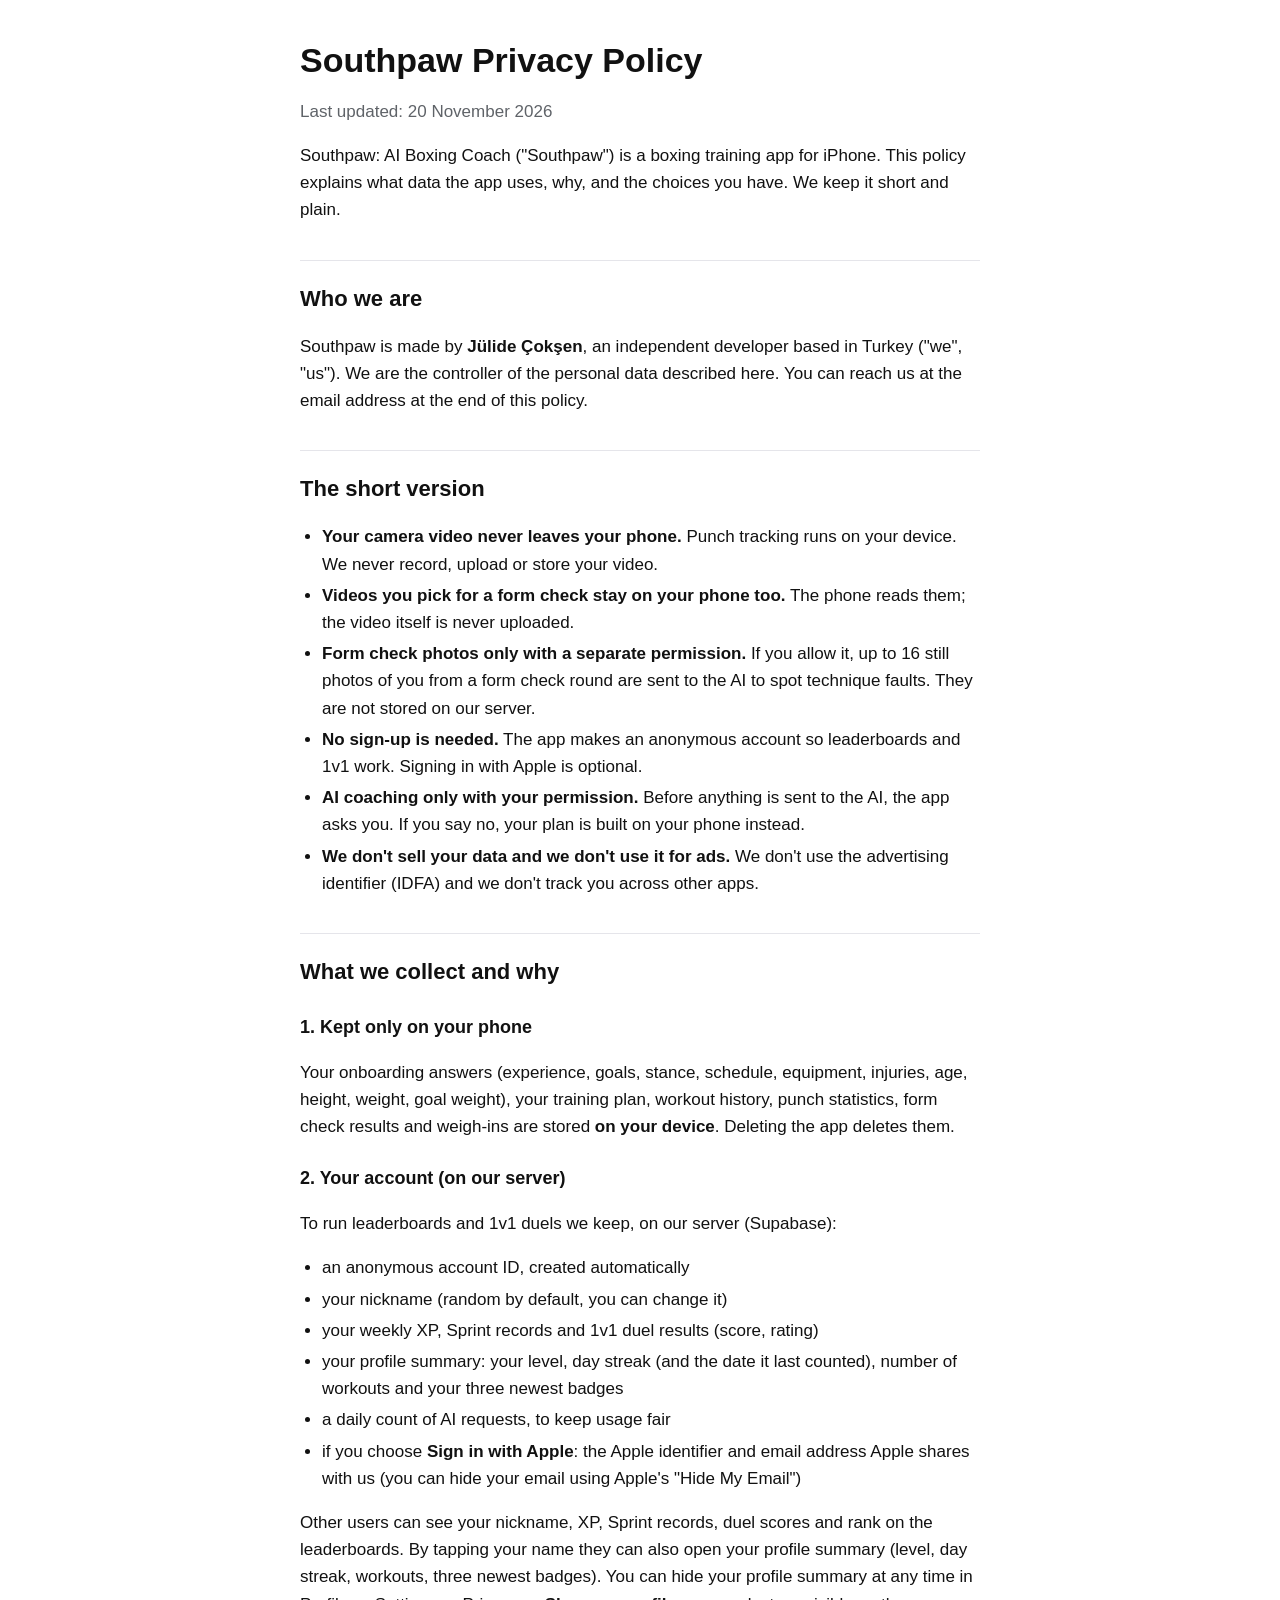
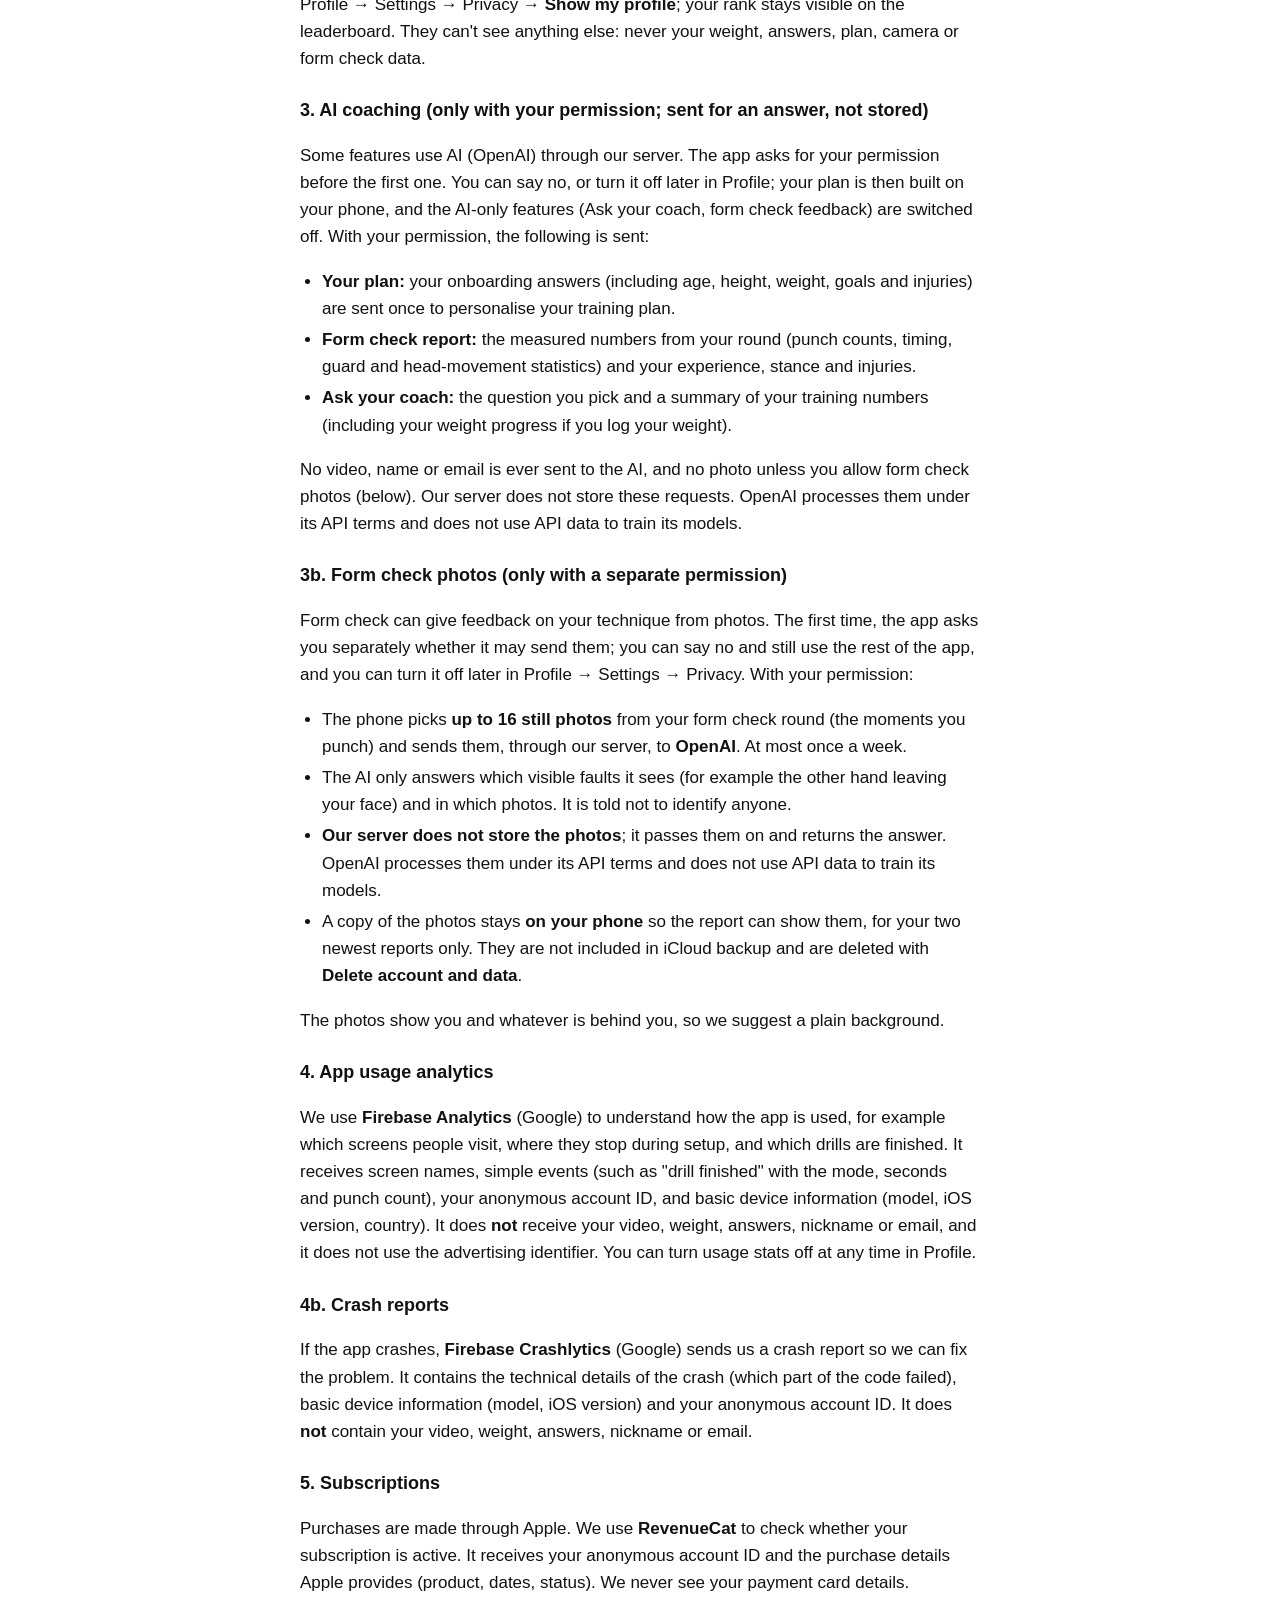
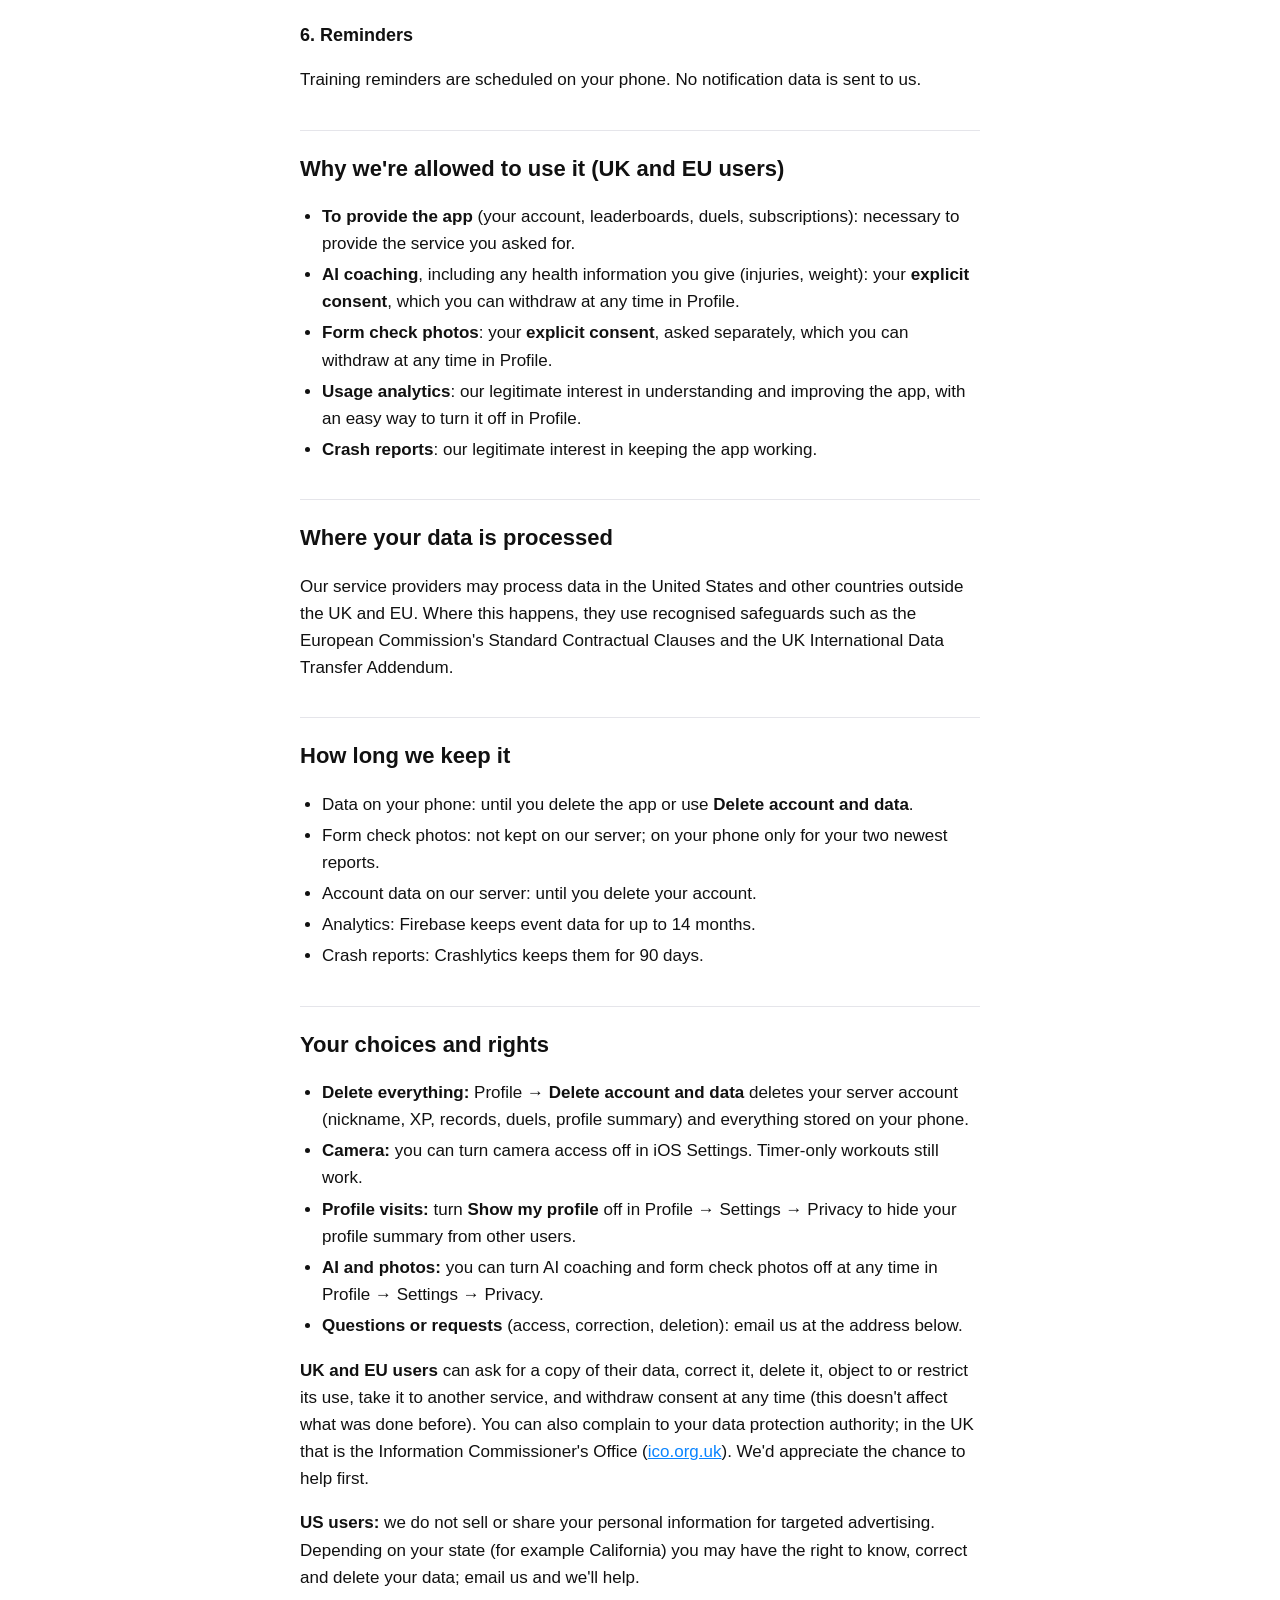
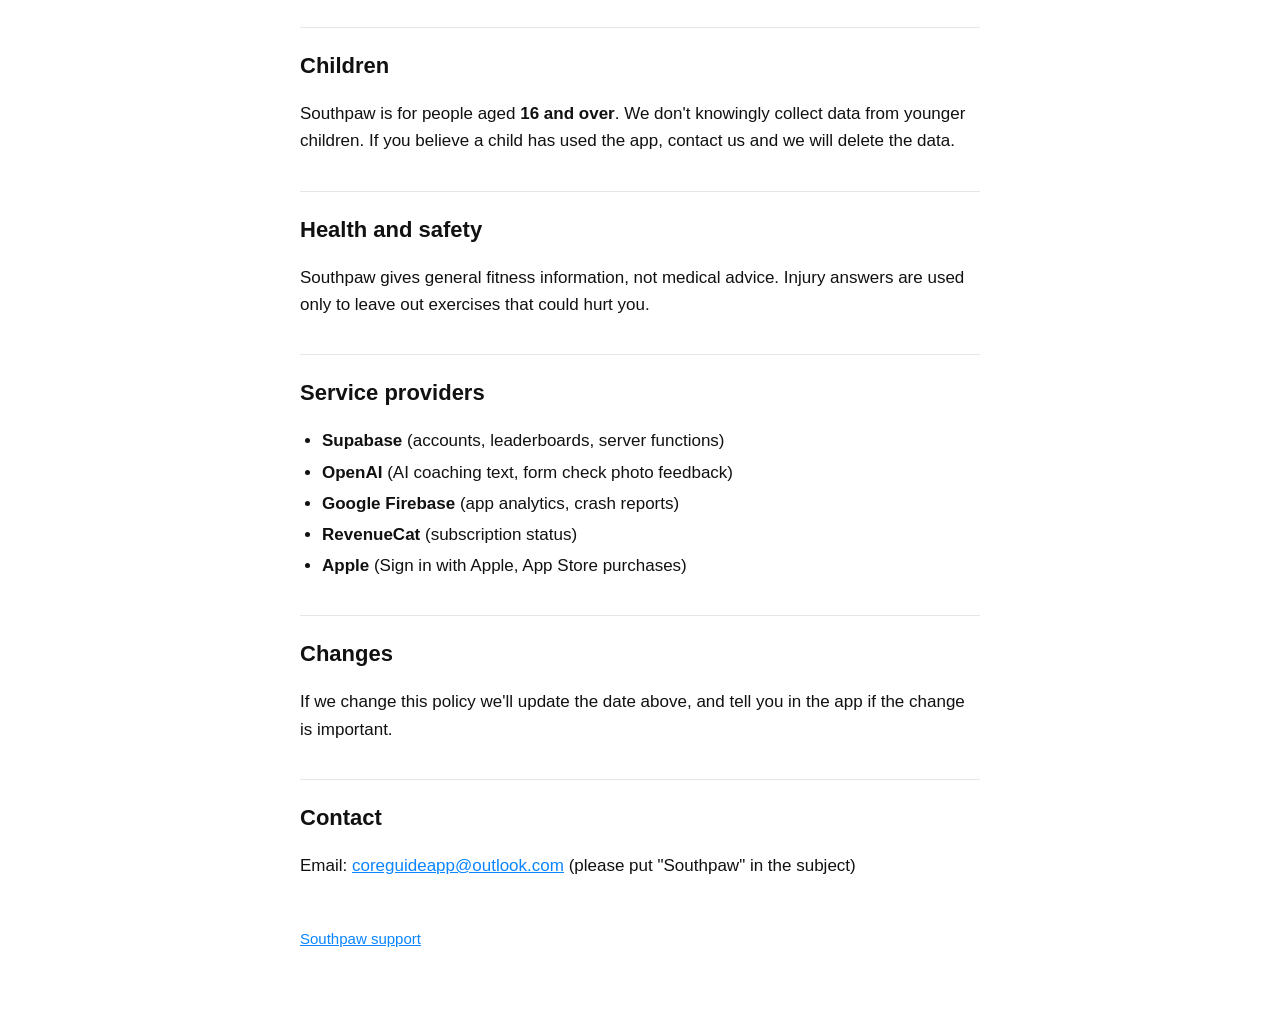
==== commit d03fc287: "Privacy policy: profile visits (level, streak, workouts, badges; Show my profile switch)." ====
--- a/privacy.html
+++ b/privacy.html
@@ -9,7 +9,7 @@
 <body>
 <main>
 <h1>Southpaw Privacy Policy</h1>
-<p class="muted">Last updated: 10 November 2026</p>
+<p class="muted">Last updated: 20 November 2026</p>
 
 <p>Southpaw: AI Boxing Coach ("Southpaw") is a boxing training app for iPhone. This policy explains what data the app uses, why, and the choices you have. We keep it short and plain.</p>
 
@@ -37,10 +37,11 @@
   <li>an anonymous account ID, created automatically</li>
   <li>your nickname (random by default, you can change it)</li>
   <li>your weekly XP, Sprint records and 1v1 duel results (score, rating)</li>
+  <li>your profile summary: your level, day streak (and the date it last counted), number of workouts and your three newest badges</li>
   <li>a daily count of AI requests, to keep usage fair</li>
   <li>if you choose <strong>Sign in with Apple</strong>: the Apple identifier and email address Apple shares with us (you can hide your email using Apple's "Hide My Email")</li>
 </ul>
-<p>Other users can see your nickname, XP, Sprint records and duel scores on the leaderboards. They can't see anything else.</p>
+<p>Other users can see your nickname, XP, Sprint records, duel scores and rank on the leaderboards. By tapping your name they can also open your profile summary (level, day streak, workouts, three newest badges). You can hide your profile summary at any time in Profile → Settings → Privacy → <strong>Show my profile</strong>; your rank stays visible on the leaderboard. They can't see anything else: never your weight, answers, plan, camera or form check data.</p>
 
 <h3>3. AI coaching (only with your permission; sent for an answer, not stored)</h3>
 <p>Some features use AI (OpenAI) through our server. The app asks for your permission before the first one. You can say no, or turn it off later in Profile; your plan is then built on your phone, and the AI-only features (Ask your coach, form check feedback) are switched off. With your permission, the following is sent:</p>
@@ -96,8 +97,9 @@
 
 <h2>Your choices and rights</h2>
 <ul>
-  <li><strong>Delete everything:</strong> Profile → <strong>Delete account and data</strong> deletes your server account (nickname, XP, records, duels) and everything stored on your phone.</li>
+  <li><strong>Delete everything:</strong> Profile → <strong>Delete account and data</strong> deletes your server account (nickname, XP, records, duels, profile summary) and everything stored on your phone.</li>
   <li><strong>Camera:</strong> you can turn camera access off in iOS Settings. Timer-only workouts still work.</li>
+  <li><strong>Profile visits:</strong> turn <strong>Show my profile</strong> off in Profile → Settings → Privacy to hide your profile summary from other users.</li>
   <li><strong>AI and photos:</strong> you can turn AI coaching and form check photos off at any time in Profile → Settings → Privacy.</li>
   <li><strong>Questions or requests</strong> (access, correction, deletion): email us at the address below.</li>
 </ul>
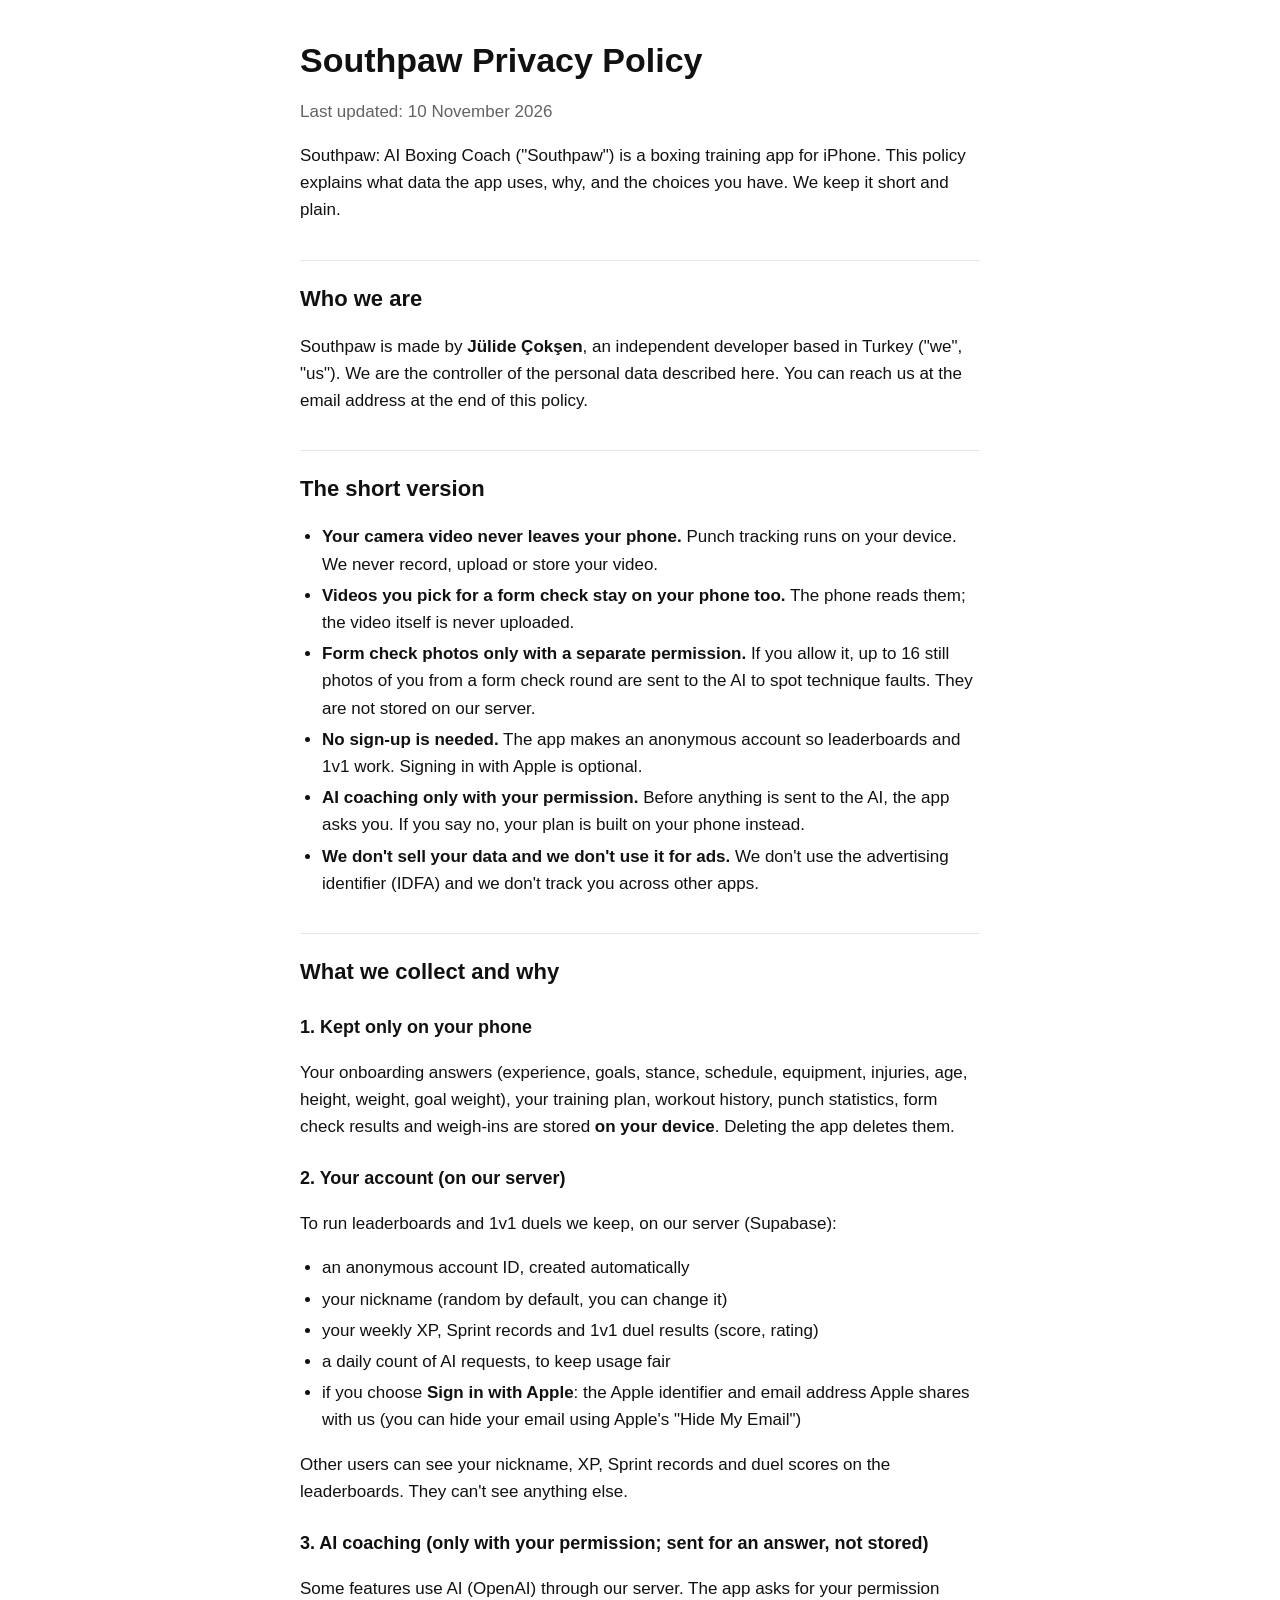
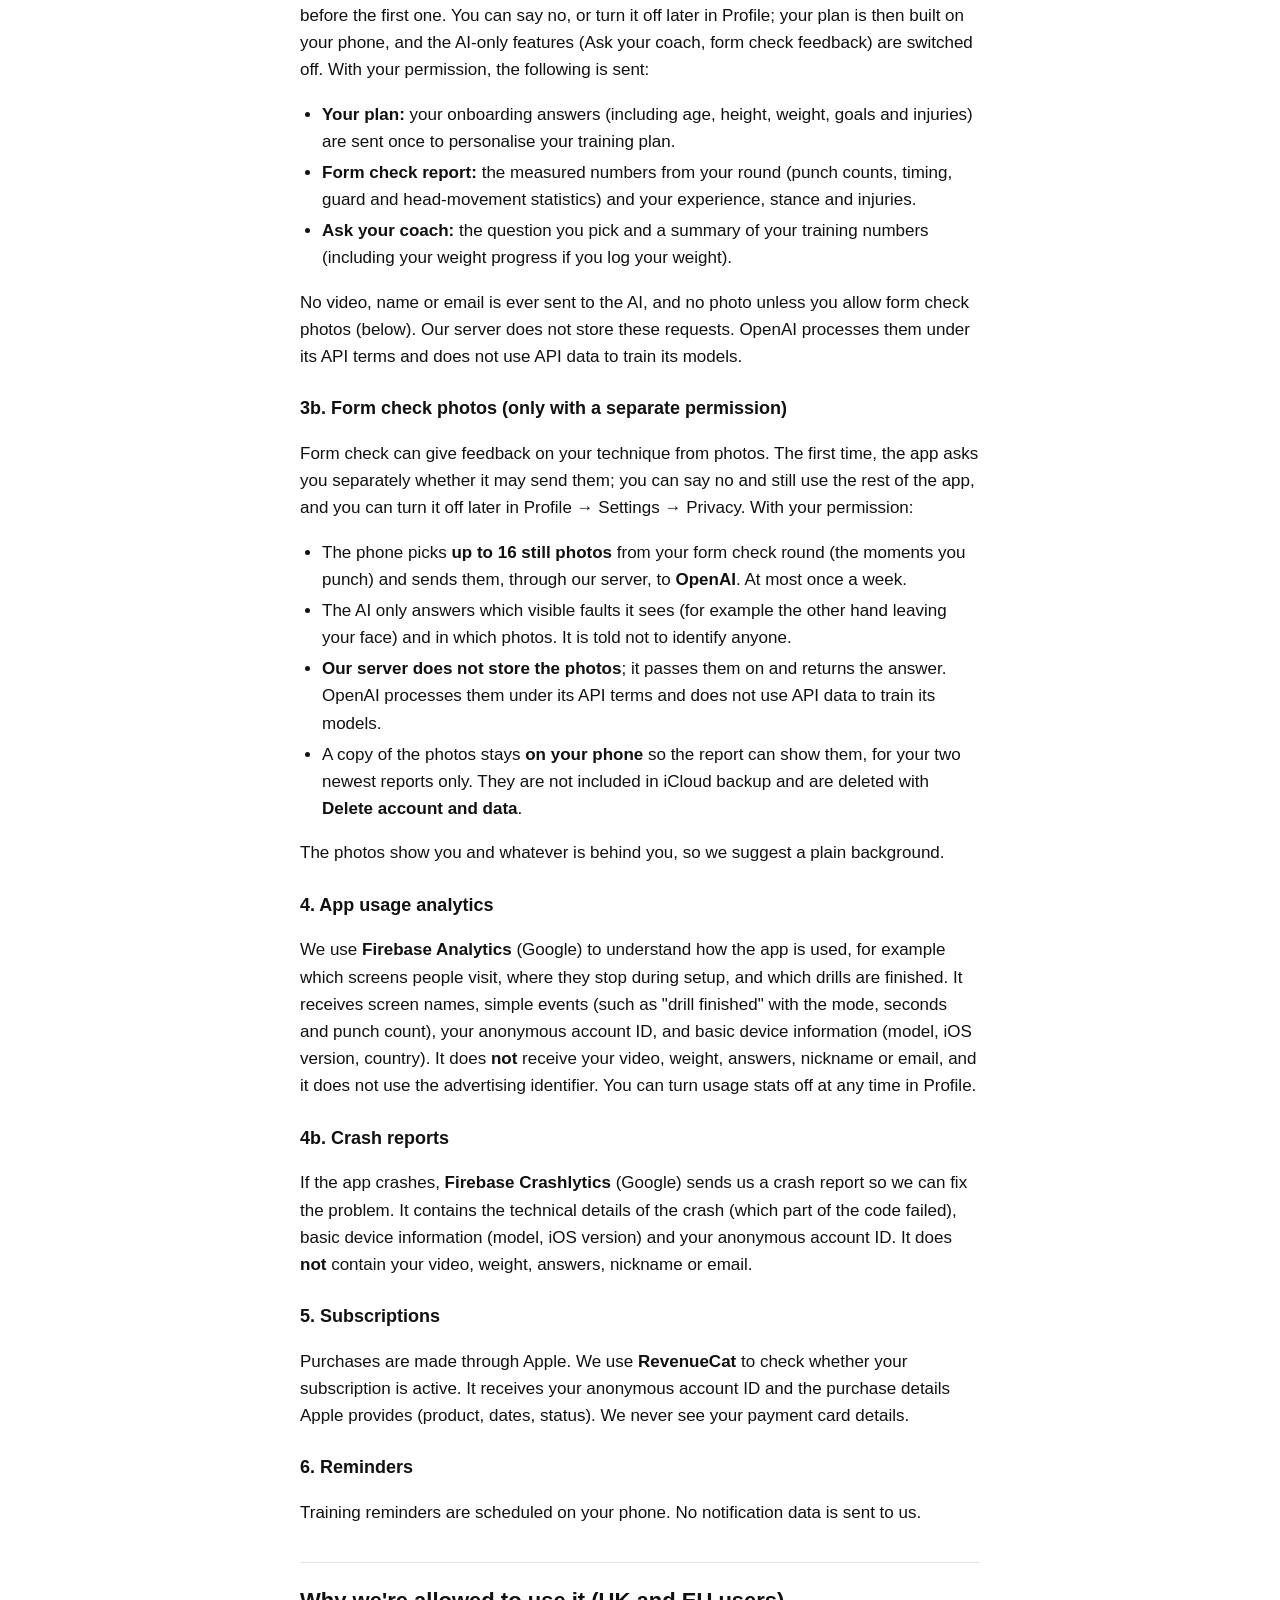
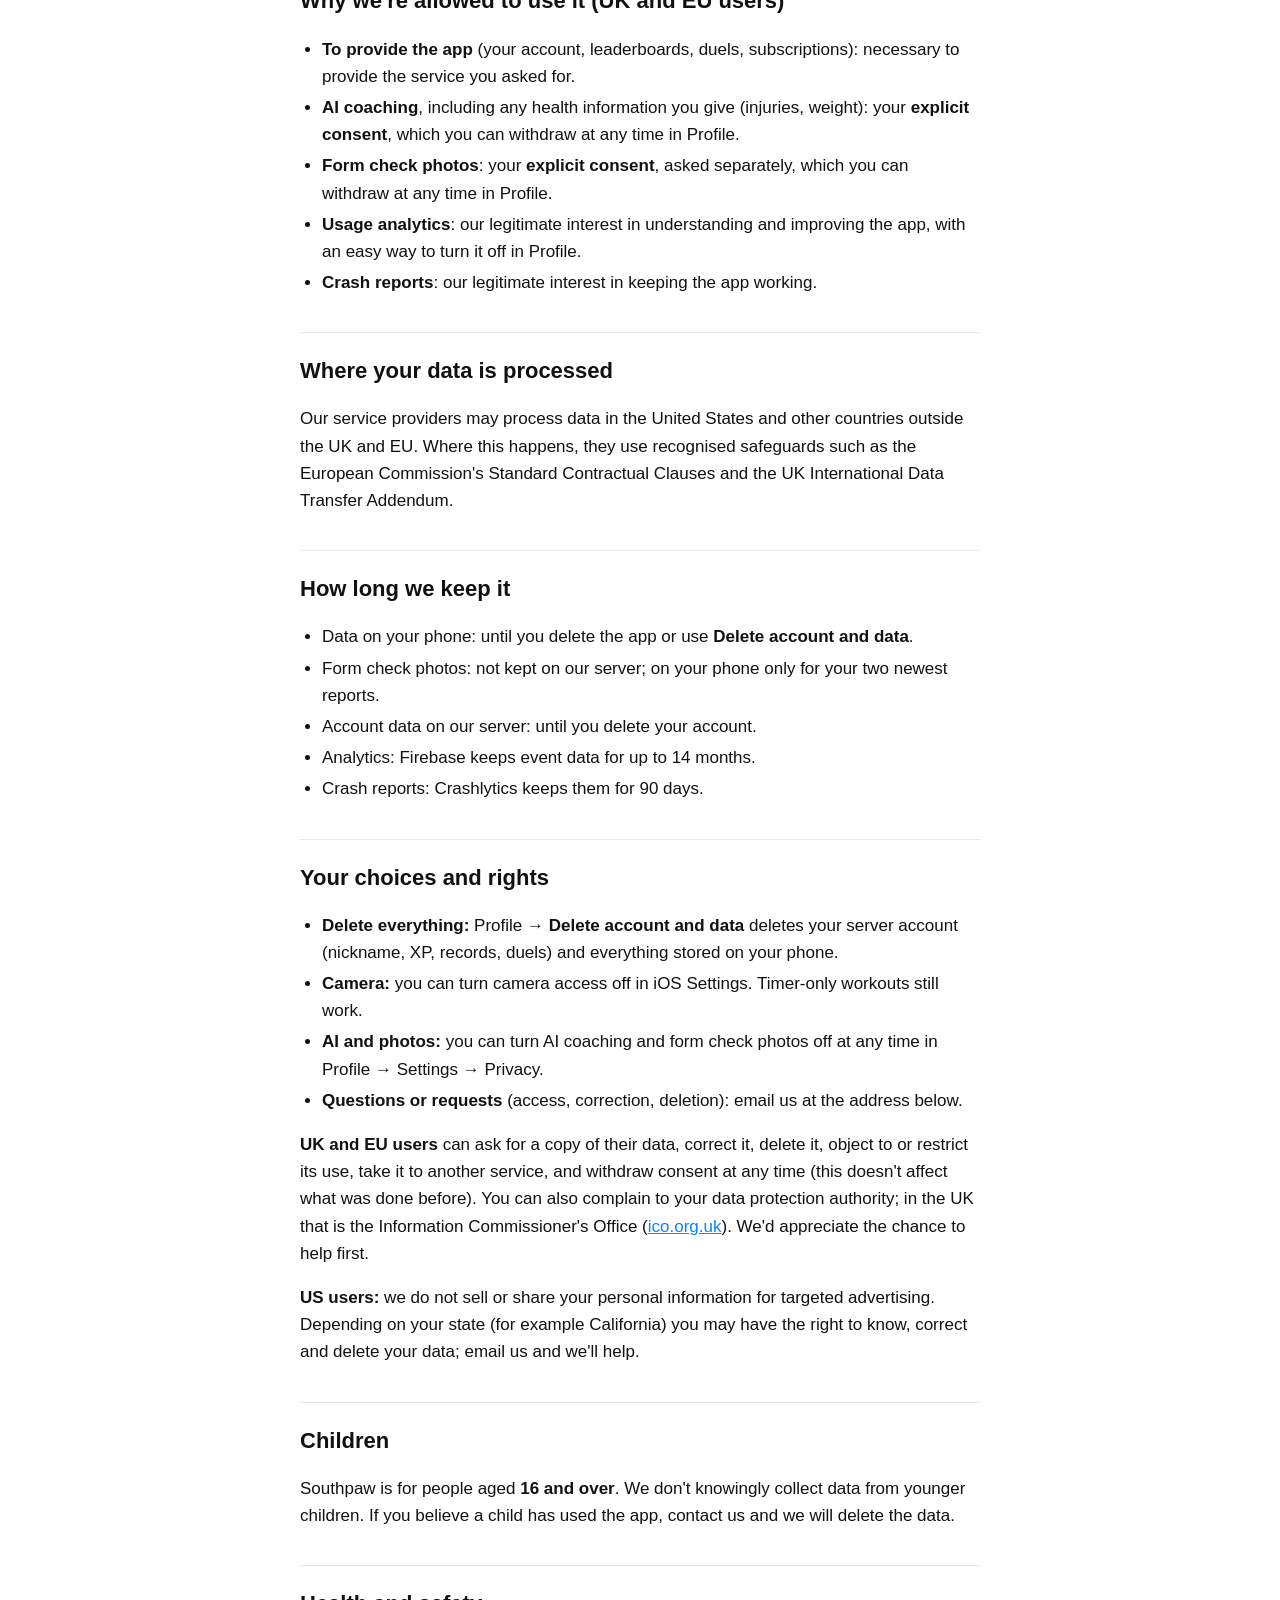
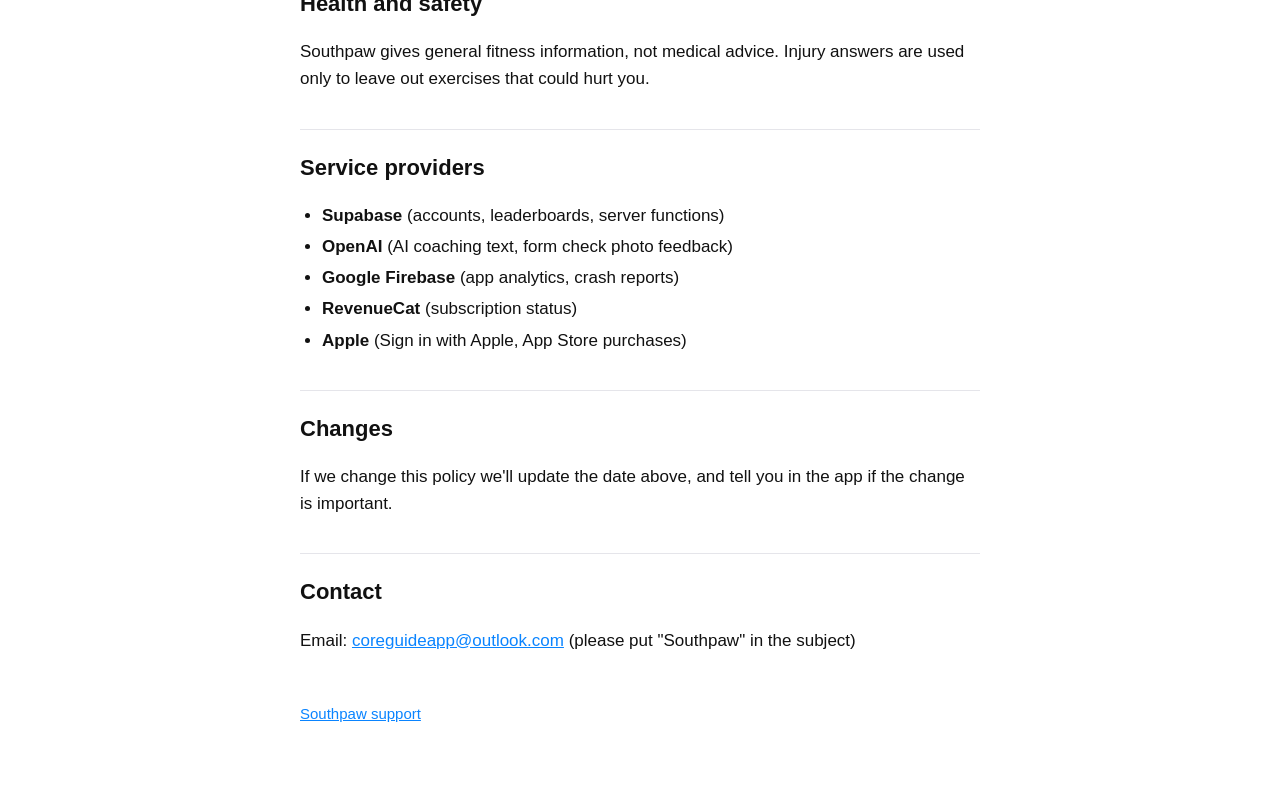
==== commit b2090f97: "Revert "Privacy policy: profile visits (level, streak, workouts, badges; Show my profile switch)." T" ====
--- a/privacy.html
+++ b/privacy.html
@@ -9,7 +9,7 @@
 <body>
 <main>
 <h1>Southpaw Privacy Policy</h1>
-<p class="muted">Last updated: 20 November 2026</p>
+<p class="muted">Last updated: 10 November 2026</p>
 
 <p>Southpaw: AI Boxing Coach ("Southpaw") is a boxing training app for iPhone. This policy explains what data the app uses, why, and the choices you have. We keep it short and plain.</p>
 
@@ -37,11 +37,10 @@
   <li>an anonymous account ID, created automatically</li>
   <li>your nickname (random by default, you can change it)</li>
   <li>your weekly XP, Sprint records and 1v1 duel results (score, rating)</li>
-  <li>your profile summary: your level, day streak (and the date it last counted), number of workouts and your three newest badges</li>
   <li>a daily count of AI requests, to keep usage fair</li>
   <li>if you choose <strong>Sign in with Apple</strong>: the Apple identifier and email address Apple shares with us (you can hide your email using Apple's "Hide My Email")</li>
 </ul>
-<p>Other users can see your nickname, XP, Sprint records, duel scores and rank on the leaderboards. By tapping your name they can also open your profile summary (level, day streak, workouts, three newest badges). You can hide your profile summary at any time in Profile → Settings → Privacy → <strong>Show my profile</strong>; your rank stays visible on the leaderboard. They can't see anything else: never your weight, answers, plan, camera or form check data.</p>
+<p>Other users can see your nickname, XP, Sprint records and duel scores on the leaderboards. They can't see anything else.</p>
 
 <h3>3. AI coaching (only with your permission; sent for an answer, not stored)</h3>
 <p>Some features use AI (OpenAI) through our server. The app asks for your permission before the first one. You can say no, or turn it off later in Profile; your plan is then built on your phone, and the AI-only features (Ask your coach, form check feedback) are switched off. With your permission, the following is sent:</p>
@@ -97,9 +96,8 @@
 
 <h2>Your choices and rights</h2>
 <ul>
-  <li><strong>Delete everything:</strong> Profile → <strong>Delete account and data</strong> deletes your server account (nickname, XP, records, duels, profile summary) and everything stored on your phone.</li>
+  <li><strong>Delete everything:</strong> Profile → <strong>Delete account and data</strong> deletes your server account (nickname, XP, records, duels) and everything stored on your phone.</li>
   <li><strong>Camera:</strong> you can turn camera access off in iOS Settings. Timer-only workouts still work.</li>
-  <li><strong>Profile visits:</strong> turn <strong>Show my profile</strong> off in Profile → Settings → Privacy to hide your profile summary from other users.</li>
   <li><strong>AI and photos:</strong> you can turn AI coaching and form check photos off at any time in Profile → Settings → Privacy.</li>
   <li><strong>Questions or requests</strong> (access, correction, deletion): email us at the address below.</li>
 </ul>
